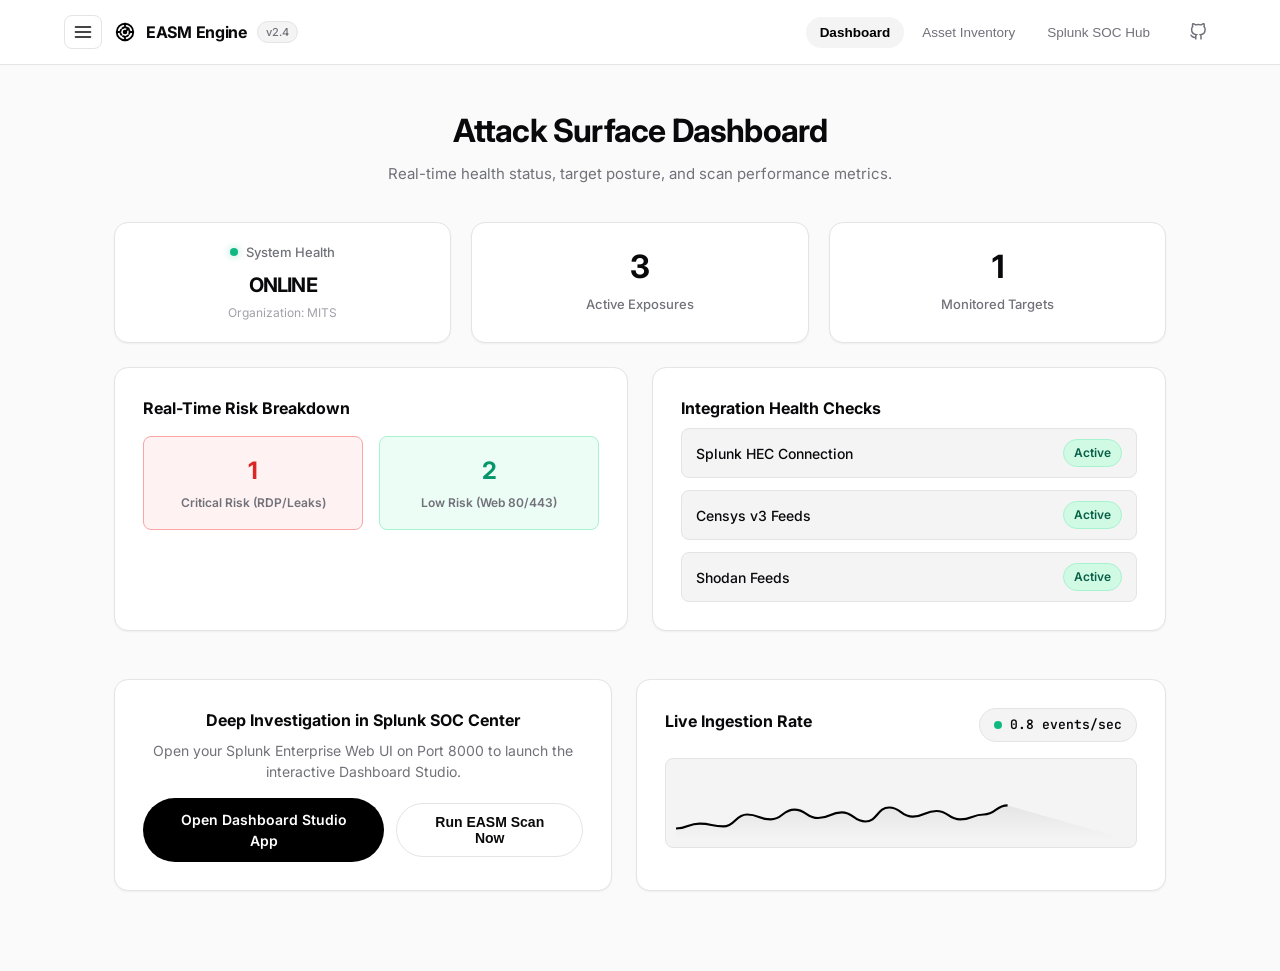
==== public/index.html @ cf7aab4d "feat(security): implement min 8-char IAM password policy, UI switch toggle, 3-key break-glass recove" ====
<!DOCTYPE html>
<html lang="en">
<head>
    <meta charset="UTF-8">
    <meta name="viewport" content="width=device-width, initial-scale=1.0">
    <title>EASM - External Exposure Monitor</title>
    <link rel="icon" type="image/svg+xml" href="favicon.svg">
    <link rel="stylesheet" href="style.css">
    <link rel="preconnect" href="https://fonts.googleapis.com">
    <link rel="preconnect" href="https://fonts.gstatic.com" crossorigin>
    <link href="https://fonts.googleapis.com/css2?family=Inter:wght@400;500;600;700&family=JetBrains+Mono:wght@400;500&display=swap" rel="stylesheet">
</head>
<body>
    <!-- Header Navigation -->
    <header class="navbar">
        <div class="nav-container">
            <!-- Left: Hamburger Button & Brand -->
            <div class="nav-left">
                <button id="btn-hamburger" class="hamburger-btn" title="Open Navigation Menu">
                    <svg viewBox="0 0 24 24" fill="none" stroke="currentColor" stroke-width="2" stroke-linecap="round" stroke-linejoin="round">
                        <line x1="3" y1="12" x2="21" y2="12"></line>
                        <line x1="3" y1="6" x2="21" y2="6"></line>
                        <line x1="3" y1="18" x2="21" y2="18"></line>
                    </svg>
                </button>
                <div class="nav-brand" onclick="switchTab('tab-dashboard')">
                    <svg class="brand-icon" viewBox="0 0 24 24" fill="none" stroke="currentColor" stroke-width="2" stroke-linecap="round" stroke-linejoin="round">
                        <circle cx="12" cy="12" r="9"/>
                        <circle cx="12" cy="12" r="5" stroke-dasharray="2 2"/>
                        <circle cx="12" cy="12" r="1.5" fill="currentColor"/>
                        <path d="M12 3v3M12 18v3M3 12h3M18 12h3"/>
                        <path d="m12 12 4-4"/>
                    </svg>
                    <span class="brand-title">EASM Engine</span>
                    <span class="brand-badge">v2.4</span>
                </div>
            </div>

            <!-- Right Side Alignment Group (Nav Links + Profile + GitHub) -->
            <div class="nav-right-group">
                <nav class="nav-menu">
                    <button class="nav-link active" data-tab="tab-dashboard">Dashboard</button>
                    <button class="nav-link" data-tab="tab-assets">Asset Inventory</button>
                    <button class="nav-link" data-tab="tab-splunk">Splunk SOC Hub</button>
                </nav>

                <div class="nav-actions">
                    <div id="user-badge-container" class="profile-dropdown-container" style="display:none;">
                        <button id="btn-profile-dropdown" class="profile-pill-btn">
                            <span id="user-display-name" class="user-name-tag">admin (ROOT ADMIN)</span>
                            <svg class="chevron-icon" viewBox="0 0 24 24" fill="none" stroke="currentColor" stroke-width="2">
                                <polyline points="6 9 12 15 18 9"></polyline>
                            </svg>
                        </button>
                        <div id="profile-dropdown-menu" class="profile-dropdown-menu hidden">
                            <div class="dropdown-header">
                                <div id="dropdown-user-name" class="dropdown-username">admin</div>
                                <div id="dropdown-user-role" class="dropdown-role-badge">ROOT ADMIN</div>
                            </div>
                            <div class="dropdown-divider"></div>
                            <button class="dropdown-item" id="dropdown-item-iam" onclick="switchTab('tab-iam'); closeProfileDropdown();">
                                <svg viewBox="0 0 24 24" fill="none" stroke="currentColor" stroke-width="2"><path d="M17 21v-2a4 4 0 0 0-4-4H5a4 4 0 0 0-4 4v2"/><circle cx="9" cy="7" r="4"/><path d="M23 21v-2a4 4 0 0 0-3-3.87"/><path d="M16 3.13a4 4 0 0 1 0 7.75"/></svg>
                                IAM Users
                            </button>
                            <button class="dropdown-item" onclick="switchTab('tab-config'); closeProfileDropdown();">
                                <svg viewBox="0 0 24 24" fill="none" stroke="currentColor" stroke-width="2"><circle cx="12" cy="12" r="3"/><path d="M19.4 15a1.65 1.65 0 0 0 .33 1.82l.06.06a2 2 0 0 1 0 2.83 2 2 0 0 1-2.83 0l-.06-.06a1.65 1.65 0 0 0-1.82-.33 1.65 1.65 0 0 0-1 1.51V21a2 2 0 0 1-2 2 2 2 0 0 1-2-2v-.09A1.65 1.65 0 0 0 9 19.4a1.65 1.65 0 0 0-1.82.33l-.06.06a2 2 0 0 1-2.83 0 2 2 0 0 1 0-2.83l.06-.06a1.65 1.65 0 0 0 .33-1.82 1.65 1.65 0 0 0-1.51-1H3a2 2 0 0 1-2-2 2 2 0 0 1 2-2h.09A1.65 1.65 0 0 0 4.6 9a1.65 1.65 0 0 0-.33-1.82l-.06-.06a2 2 0 0 1 0-2.83 2 2 0 0 1 2.83 0l.06.06a1.65 1.65 0 0 0 1.82.33H9a1.65 1.65 0 0 0 1-1.51V3a2 2 0 0 1 2-2 2 2 0 0 1 2 2v.09a1.65 1.65 0 0 0 1 1.51 1.65 1.65 0 0 0 1.82-.33l.06-.06a2 2 0 0 1 2.83 0 2 2 0 0 1 0 2.83l-.06.06a1.65 1.65 0 0 0-.33 1.82V9a1.65 1.65 0 0 0 1.51 1H21a2 2 0 0 1 2 2 2 2 0 0 1-2 2h-.09a1.65 1.65 0 0 0-1.51 1z"/></svg>
                                Settings
                            </button>
                            <div class="dropdown-divider"></div>
                            <button class="dropdown-item danger" id="btn-user-logout">
                                <svg viewBox="0 0 24 24" fill="none" stroke="currentColor" stroke-width="2"><path d="M9 21H5a2 2 0 0 1-2-2V5a2 2 0 0 1 2-2h4"/><polyline points="16 17 21 12 16 7"/><line x1="21" y1="12" x2="9" y2="12"/></svg>
                                Logout
                            </button>
                        </div>
                    </div>
                    <a href="https://github.com/venkatvellapalem/External-Exposure-Monitor" target="_blank" class="nav-btn-icon" title="View Source on GitHub">
                        <svg viewBox="0 0 24 24" fill="none" stroke="currentColor" stroke-width="2">
                            <path d="M9 19c-5 1.5-5-2.5-7-3m14 6v-3.87a3.37 3.37 0 0 0-.94-2.61c3.14-.35 6.44-1.54 6.44-7A5.44 5.44 0 0 0 20 4.77 5.07 5.07 0 0 0 19.91 1S18.73.65 16 2.48a13.38 13.38 0 0 0-7 0C6.27.65 5.09 1 5.09 1A5.07 5.07 0 0 0 5 4.77a5.44 5.44 0 0 0-1.5 3.78c0 5.42 3.3 6.61 6.44 7A3.37 3.37 0 0 0 9 18.13V22"/>
                        </svg>
                    </a>
                </div>
            </div>
        </div>
    </header>

    <!-- Sidebar Drawer Navigation Overlay -->
    <div id="sidebar-drawer-overlay" class="drawer-overlay hidden">
        <div class="drawer-panel">
            <div class="drawer-header">
                <div class="drawer-brand">
                    <span class="brand-title">Navigation Menu</span>
                </div>
                <button id="btn-close-drawer" class="drawer-close-btn">&times;</button>
            </div>
            <div class="drawer-nav-list">
                <button class="drawer-item" data-tab="tab-dashboard">
                    <svg viewBox="0 0 24 24" fill="none" stroke="currentColor" stroke-width="2"><rect x="3" y="3" width="7" height="7"/><rect x="14" y="3" width="7" height="7"/><rect x="14" y="14" width="7" height="7"/><rect x="3" y="14" width="7" height="7"/></svg>
                    Dashboard
                </button>
                <button class="drawer-item" data-tab="tab-assets">
                    <svg viewBox="0 0 24 24" fill="none" stroke="currentColor" stroke-width="2"><path d="M21 16V8a2 2 0 0 0-1-1.73l-7-4a2 2 0 0 0-2 0l-7 4A2 2 0 0 0 3 8v8a2 2 0 0 0 1 1.73l7 4a2 2 0 0 0 2 0l7-4A2 2 0 0 0 21 16z"/></svg>
                    Asset Inventory
                </button>
                <button class="drawer-item" data-tab="tab-splunk">
                    <svg viewBox="0 0 24 24" fill="none" stroke="currentColor" stroke-width="2"><circle cx="12" cy="12" r="10"/><path d="M12 2a14.5 14.5 0 0 0 0 20 14.5 14.5 0 0 0 0-20"/><path d="M2 12h20"/></svg>
                    Splunk SOC Hub
                </button>
                <button class="drawer-item" data-tab="tab-scanner">
                    <svg viewBox="0 0 24 24" fill="none" stroke="currentColor" stroke-width="2"><polygon points="13 2 3 14 12 14 11 22 21 10 12 10 13 2"/></svg>
                    Scan Controller
                </button>
                <button class="drawer-item" data-tab="tab-download">
                    <svg viewBox="0 0 24 24" fill="none" stroke="currentColor" stroke-width="2"><path d="M21 15v4a2 2 0 0 1-2 2H5a2 2 0 0 1-2-2v-4"/><polyline points="7 10 12 15 17 10"/><line x1="12" y1="15" x2="12" y2="3"/></svg>
                    Download & Installation
                </button>
                <button class="drawer-item" data-tab="tab-about">
                    <svg viewBox="0 0 24 24" fill="none" stroke="currentColor" stroke-width="2"><circle cx="12" cy="12" r="10"/><line x1="12" y1="16" x2="12" y2="12"/><line x1="12" y1="8" x2="12.01" y2="8"/></svg>
                    Architecture & About
                </button>
                <button class="drawer-item" data-tab="tab-config">
                    <svg viewBox="0 0 24 24" fill="none" stroke="currentColor" stroke-width="2"><circle cx="12" cy="12" r="3"/><path d="M19.4 15a1.65 1.65 0 0 0 .33 1.82l.06.06a2 2 0 0 1 0 2.83 2 2 0 0 1-2.83 0l-.06-.06a1.65 1.65 0 0 0-1.82-.33 1.65 1.65 0 0 0-1 1.51V21a2 2 0 0 1-2 2 2 2 0 0 1-2-2v-.09A1.65 1.65 0 0 0 9 19.4a1.65 1.65 0 0 0-1.82.33l-.06.06a2 2 0 0 1-2.83 0 2 2 0 0 1 0-2.83l.06-.06a1.65 1.65 0 0 0 .33-1.82 1.65 1.65 0 0 0-1.51-1H3a2 2 0 0 1-2-2 2 2 0 0 1 2-2h.09A1.65 1.65 0 0 0 4.6 9a1.65 1.65 0 0 0-.33-1.82l-.06-.06a2 2 0 0 1 0-2.83 2 2 0 0 1 2.83 0l.06.06a1.65 1.65 0 0 0 1.82.33H9a1.65 1.65 0 0 0 1-1.51V3a2 2 0 0 1 2-2 2 2 0 0 1 2 2v.09a1.65 1.65 0 0 0 1 1.51 1.65 1.65 0 0 0 1.82-.33l.06-.06a2 2 0 0 1 2.83 0 2 2 0 0 1 0 2.83l-.06.06a1.65 1.65 0 0 0-.33 1.82V9a1.65 1.65 0 0 0 1.51 1H21a2 2 0 0 1 2 2 2 2 0 0 1-2 2h-.09a1.65 1.65 0 0 0-1.51 1z"/></svg>
                    Settings
                </button>
                <button class="drawer-item" data-tab="tab-iam" id="drawer-link-iam">
                    <svg viewBox="0 0 24 24" fill="none" stroke="currentColor" stroke-width="2"><path d="M17 21v-2a4 4 0 0 0-4-4H5a4 4 0 0 0-4 4v2"/><circle cx="9" cy="7" r="4"/><path d="M23 21v-2a4 4 0 0 0-3-3.87"/><path d="M16 3.13a4 4 0 0 1 0 7.75"/></svg>
                    IAM Users
                </button>
            </div>
        </div>
    </div>

    <main class="main-layout">
        <!-- Toast Notification Container -->
        <div id="toast-container" class="toast-container"></div>

        <!-- TAB 1: OPERATIONAL DASHBOARD (/dashboard) -->
        <section id="tab-dashboard" class="tab-content active">
            <div class="hero-header">
                <h1 class="hero-title">Attack Surface Dashboard</h1>
                <p class="hero-subtitle">Real-time health status, target posture, and scan performance metrics.</p>
            </div>

            <!-- ROW 1: Health Status & Metric Cards -->
            <div class="grid-3 margin-bottom">
                <div class="metric-box status-card">
                    <div class="status-indicator-box">
                        <div class="status-dot green"></div>
                        <span class="metric-label">System Health</span>
                    </div>
                    <span class="metric-value small" id="dash-sys-status">ONLINE</span>
                    <span class="metric-subtext" id="dash-org-name">Organization: MITS</span>
                </div>

                <div class="metric-box">
                    <span class="metric-value" id="dash-total-open">3</span>
                    <span class="metric-label">Active Exposures</span>
                </div>

                <div class="metric-box">
                    <span class="metric-value" id="dash-monitored-targets">1</span>
                    <span class="metric-label">Monitored Targets</span>
                </div>
            </div>

            <!-- ROW 2: Risk Distribution & Health Check Grid -->
            <div class="grid-2 margin-bottom">
                <div class="card">
                    <h3 class="info-card-title">Real-Time Risk Breakdown</h3>
                    <div class="risk-badge-grid">
                        <div class="risk-badge-card critical">
                            <span class="risk-count" id="dash-crit-count">1</span>
                            <span class="risk-title">Critical Risk (RDP/Leaks)</span>
                        </div>
                        <div class="risk-badge-card low">
                            <span class="risk-count" id="dash-low-count">2</span>
                            <span class="risk-title">Low Risk (Web 80/443)</span>
                        </div>
                    </div>
                </div>

                <div class="card">
                    <h3 class="info-card-title">Integration Health Checks</h3>
                    <ul class="health-list-badges">
                        <li class="health-badge-item">
                            <span>Splunk HEC Connection</span>
                            <span class="badge-status green" id="badge-hec">Active</span>
                        </li>
                        <li class="health-badge-item">
                            <span>Censys v3 Feeds</span>
                            <span class="badge-status green" id="badge-censys">Active</span>
                        </li>
                        <li class="health-badge-item">
                            <span>Shodan Feeds</span>
                            <span class="badge-status green" id="badge-shodan">Active</span>
                        </li>
                    </ul>
                </div>
            </div>

            <!-- ROW 3: Symmetrical Action & Live Ingestion Cards -->
            <div class="grid-2 margin-bottom">
                <div class="card text-center">
                    <h3 class="info-card-title">Deep Investigation in Splunk SOC Center</h3>
                    <p class="info-card-desc">Open your Splunk Enterprise Web UI on Port 8000 to launch the interactive Dashboard Studio.</p>
                    <div class="action-footer justify-center">
                        <a href="http://13.205.90.142:8000/en-GB/app/search/external_attack_surface_monitor" id="dash-btn-splunk-8000" target="_blank" class="pill-btn primary">Open Dashboard Studio App</a>
                        <button class="pill-btn secondary" onclick="switchTab('tab-scanner')">Run EASM Scan Now</button>
                    </div>
                </div>

                <div class="card">
                    <div class="card-header-flex">
                        <h3 class="info-card-title">Live Ingestion Rate</h3>
                        <div class="pulse-badge">
                            <span class="pulse-dot"></span>
                            <span id="ingest-rate-live">0.8 events/sec</span>
                        </div>
                    </div>
                    <div class="chart-container">
                        <canvas id="ingestion-canvas" width="450" height="70"></canvas>
                    </div>
                </div>
            </div>
        </section>

        <!-- TAB 2: DEDICATED DOWNLOAD PAGE (/download) -->
        <section id="tab-download" class="tab-content">
            <div class="hero-header">
                <h1 class="hero-title">Download & Installation Center</h1>
                <p class="hero-subtitle">Install the lightweight EASM collector on your server or deployment pipeline.</p>
            </div>

            <div class="card install-card full-width">
                <div class="card-header text-left">
                    <h2 class="card-title">One-Click Terminal Installation</h2>
                    <p class="card-desc">Execute the single installer command in your server console to set up dependencies, environment tokens, and scheduled cron execution.</p>
                </div>
                
                <div class="install-platform-tabs">
                    <button class="platform-tab active" data-platform="win">Windows PowerShell</button>
                    <button class="platform-tab" data-platform="mac">macOS Terminal</button>
                    <button class="platform-tab" data-platform="nix">Linux Server (Ubuntu/RHEL)</button>
                </div>

                <div class="code-box">
                    <code id="install-command">irm https://raw.githubusercontent.com/venkatvellapalem/External-Exposure-Monitor/main/install.ps1 | iex</code>
                    <button class="copy-btn" id="btn-copy-install" title="Copy command">
                        <svg viewBox="0 0 24 24" fill="none" stroke="currentColor" stroke-width="2">
                            <rect x="9" y="9" width="13" height="13" rx="2" ry="2"/>
                            <path d="M5 15H4a2 2 0 0 1-2-2V4a2 2 0 0 1 2-2h9a2 2 0 0 1 2 2v1"/>
                        </svg>
                    </button>
                </div>
                <div class="install-footnote" id="install-footnote">Copy and run this command in PowerShell</div>

                <div class="download-options-grid">
                    <div class="download-option-box">
                        <h4>Manual Source Archive</h4>
                        <p>Download full source code ZIP archive for offline air-gapped environments.</p>
                        <a href="https://github.com/venkatvellapalem/External-Exposure-Monitor/archive/refs/heads/main.zip" class="pill-btn secondary small">Download ZIP Archive</a>
                    </div>
                    <div class="download-option-box">
                        <h4>GitHub Clone URL</h4>
                        <p>Clone directly using Git CLI for automated CI/CD deployment pipelines.</p>
                        <div class="code-box small-code">
                            <code>git clone https://github.com/venkatvellapalem/External-Exposure-Monitor.git</code>
                        </div>
                    </div>
                </div>
            </div>
        </section>

        <!-- TAB 3: DEDICATED ARCHITECTURE & ABOUT PAGE (/about) -->
        <section id="tab-about" class="tab-content">
            <div class="hero-header">
                <h1 class="hero-title">Decoupled Attack Surface Architecture</h1>
                <p class="hero-subtitle">Learn how EASM monitors threat exposure with zero target traffic overhead.</p>
            </div>

            <div class="card">
                <h2 class="card-title">Core Principles & Design Pillars</h2>
                
                <div class="architecture-flow-grid">
                    <div class="arch-card">
                        <div class="arch-number">01</div>
                        <h3>Passive Reconnaissance</h3>
                        <p>Queries Shodan InternetDB & Censys Platform v3 API host lookups silently without sending a single probe packet to target servers.</p>
                    </div>

                    <div class="arch-card">
                        <div class="arch-number">02</div>
                        <h3>Surgical Active Verification</h3>
                        <p>Performs targeted, non-intrusive 2.5-second Python TCP handshakes only on candidate exposed ports to eliminate false positives.</p>
                    </div>

                    <div class="arch-card">
                        <div class="arch-number">03</div>
                        <h3>Sensitive File Leak Audit</h3>
                        <p>Audits open web services (80/443) for exposed configuration files (<code>/.env</code>, <code>/.git/HEAD</code>) using host header routing.</p>
                    </div>

                    <div class="arch-card">
                        <div class="arch-number">04</div>
                        <h3>Stateful Reconciliation</h3>
                        <p>Tracks port state lifecycles in local baseline memory, automatically sending <code>status="closed"</code> alerts to Splunk when risks are fixed.</p>
                    </div>
                </div>
            </div>
        </section>

        <!-- TAB 4: SCAN CONTROLLER (/scanner) -->
        <section id="tab-scanner" class="tab-content">
            <div class="section-header">
                <h2>Scan Controller & Execution Engine</h2>
                <p>Trigger an on-demand external attack surface scan across registered assets.</p>
            </div>

            <div class="card">
                <div class="scanner-actions">
                    <button class="pill-btn primary" id="btn-run-scan">
                        <svg class="btn-icon" viewBox="0 0 24 24" fill="none" stroke="currentColor" stroke-width="2">
                            <polygon points="5 3 19 12 5 21 5 3"/>
                        </svg>
                        Run EASM Scan Now
                    </button>
                    <span class="scan-status-text" id="scan-status-indicator">Ready to scan</span>
                </div>

                <div class="terminal-box">
                    <div class="terminal-bar">
                        <span class="terminal-title">Execution Output Log</span>
                        <button class="terminal-clear" id="btn-clear-log">Clear</button>
                    </div>
                    <pre class="terminal-content" id="scan-log-output">=== EASM Collector Console Output ===
Waiting for scan trigger...</pre>
                </div>
            </div>
        </section>

        <!-- TAB 5: ASSET INVENTORY (/assets) -->
        <section id="tab-assets" class="tab-content">
            <div class="section-header">
                <h2>Asset Inventory Management</h2>
                <p>Manage monitored IP addresses, CIDR ranges, and Domain targets.</p>
            </div>

            <div class="card">
                <form id="form-add-asset" class="asset-form">
                    <div class="form-group">
                        <label>Target Type</label>
                        <select id="asset-type" class="form-input">
                            <option value="ip">Single IP (e.g. 203.0.113.195)</option>
                            <option value="cidr">CIDR Range (e.g. 192.168.1.0/24)</option>
                            <option value="domain">Domain Name (e.g. example.com)</option>
                        </select>
                    </div>
                    <div class="form-group">
                        <label>Target Value</label>
                        <input type="text" id="asset-value" class="form-input" placeholder="203.0.113.195" required>
                    </div>
                    <div class="form-group">
                        <label>Associated Domain (Optional)</label>
                        <input type="text" id="asset-domain" class="form-input" placeholder="example.com">
                    </div>
                    <div class="form-group form-submit">
                        <button type="submit" class="pill-btn primary">Add Asset Target</button>
                    </div>
                </form>
            </div>

            <div class="card">
                <h3 class="card-subtitle">Configured Target Assets</h3>
                <div class="table-container">
                    <table class="data-table">
                        <thead>
                            <tr>
                                <th>Type</th>
                                <th>Target Value</th>
                                <th>Associated Domain</th>
                                <th>Action</th>
                            </tr>
                        </thead>
                        <tbody id="assets-table-body">
                            <tr>
                                <td colspan="4" class="text-muted">Loading inventory...</td>
                            </tr>
                        </tbody>
                    </table>
                </div>
            </div>

            <!-- DANGER ZONE: Asset Inventory Reset -->
            <div class="card danger-card margin-bottom">
                <div class="card-header-flex">
                    <div>
                        <h3 class="info-card-title danger-text">Danger Zone: Reset Asset Inventory</h3>
                        <p class="info-card-desc">Permanently wipe all registered asset targets and reset exposure dashboard baseline metrics.</p>
                    </div>
                    <button class="pill-btn danger" id="btn-reset-inventory">Reset Asset Inventory</button>
                </div>
            </div>
        </section>

        <!-- TAB 6: SETTINGS & CONFIGURATION (/config) -->
        <section id="tab-config" class="tab-content">
            <div class="section-header">
                <h2>System Settings & Credentials</h2>
                <p>Configure Splunk HEC integration, Censys API token, and connection timeouts.</p>
            </div>

            <div class="card">
                <form id="form-config" class="config-form">
                    <div class="form-row">
                        <div class="form-group half">
                            <label>Organization Name</label>
                            <input type="text" id="cfg-org-name" class="form-input" placeholder="MITS" required>
                        </div>
                        <div class="form-group half">
                            <label>Scan Connection Timeout (Seconds)</label>
                            <input type="number" step="0.5" id="cfg-scan-timeout" class="form-input" value="2.5" required>
                        </div>
                    </div>
                    <div class="form-row">
                        <div class="form-group full">
                            <label>Splunk HEC URL (Port 8088 Endpoint)</label>
                            <input type="url" id="cfg-splunk-url" class="form-input" placeholder="https://13.205.90.142:8088/services/collector/event" required>
                        </div>
                    </div>
                    <div class="form-row">
                        <div class="form-group half">
                            <label>Splunk HEC Token</label>
                            <input type="password" id="cfg-splunk-token" class="form-input" placeholder="••••••••••••••••">
                        </div>
                        <div class="form-group half">
                            <label>Censys Personal Access Token (PAT)</label>
                            <input type="password" id="cfg-censys-token" class="form-input" placeholder="••••••••••••••••">
                        </div>
                    </div>

                    <div class="form-actions">
                        <button type="button" class="pill-btn secondary" id="btn-test-hec">Test HEC Connection</button>
                        <button type="submit" class="pill-btn primary">Save Configuration</button>
                    </div>
                </form>
            </div>

            <!-- DANGER ZONE: Reset Settings & Credentials -->
            <div class="card danger-card margin-bottom">
                <div class="card-header-flex">
                    <div>
                        <h3 class="info-card-title danger-text">Danger Zone: Reset Settings & Credentials</h3>
                        <p class="info-card-desc">Permanently reset Splunk URLs, HEC tokens, Censys API tokens, and scan timeouts to defaults.</p>
                    </div>
                    <button class="pill-btn danger" id="btn-reset-config">Reset Settings & Credentials</button>
                </div>
            </div>
        </section>

        <!-- TAB 7: SPLUNK SOC HUB (/splunk) -->
        <section id="tab-splunk" class="tab-content">
            <div class="section-header">
                <h2>Splunk SOC Command Center Hub</h2>
                <p>Launch Splunk Web on Port 8000 to interact with your live Dashboard Studio.</p>
            </div>

            <div class="grid-2">
                <div class="card">
                    <h3 class="info-card-title">Dashboard Studio App</h3>
                    <p class="info-card-desc">Access your custom Splunk Dashboard Studio instance directly on port 8000.</p>
                    <div class="action-footer">
                        <a href="http://13.205.90.142:8000/en-GB/app/search/external_attack_surface_monitor" id="link-splunk-8000" target="_blank" class="pill-btn primary">Open Dashboard Studio App</a>
                    </div>
                </div>

                    <h3 class="info-card-title">Dashboard Studio Code</h3>
                    <p class="info-card-desc">Download or copy the latest Dashboard Studio JSON code with drilldowns and series color mappings.</p>
                    <div class="action-footer">
                        <a href="/context/easm_dashboard_studio.json" download="easm_dashboard_studio.json" class="pill-btn secondary">Download Dashboard JSON</a>
                    </div>
                </div>
                <button class="drawer-item" data-tab="tab-iam" id="drawer-link-iam">
                    <svg viewBox="0 0 24 24" fill="none" stroke="currentColor" stroke-width="2"><path d="M17 21v-2a4 4 0 0 0-4-4H5a4 4 0 0 0-4 4v2"/><circle cx="9" cy="7" r="4"/><path d="M23 21v-2a4 4 0 0 0-3-3.87"/><path d="M16 3.13a4 4 0 0 1 0 7.75"/></svg>
                    IAM Users
                </button>
                <button class="drawer-item" data-tab="tab-logs" id="drawer-link-logs">
                    <svg viewBox="0 0 24 24" fill="none" stroke="currentColor" stroke-width="2"><path d="M14 2H6a2 2 0 0 0-2 2v16a2 2 0 0 0 2 2h12a2 2 0 0 0 2-2V8z"/><polyline points="14 2 14 8 20 8"/><line x1="16" y1="13" x2="8" y2="13"/><line x1="16" y1="17" x2="8" y2="17"/><polyline points="10 9 9 9 8 9"/></svg>
                    Audit Logs
                </button>
            </div>
        </div>
    </div>

    <main class="main-layout">
        <!-- Toast Notification Container -->
        <div id="toast-container" class="toast-container"></div>
        
        <!-- TAB 8: IDENTITY & ACCESS MANAGEMENT (/iam) -->
        <section id="tab-iam" class="tab-content">
            <div class="section-header">
                <h2>Identity & Access Management (IAM)</h2>
                <p>Manage user accounts, assign RBAC roles (Root Admin, SOC Analyst, Auditor), and monitor TOTP MFA enforcement.</p>
            </div>

            <div class="card">
                <h3 class="card-subtitle">Create New User Account</h3>
                <form id="form-create-user" class="config-form">
                    <div class="form-row">
                        <div class="form-group half">
                            <label>Username</label>
                            <input type="text" id="iam-new-username" class="form-input" placeholder="" required autocomplete="off">
                        </div>
                        <div class="form-group half">
                            <label>Role Assignment</label>
                            <select id="iam-new-role" class="form-input">
                                <option value="soc_analyst">SOC Analyst (Operational Access)</option>
                                <option value="read_only_auditor">Read-Only Auditor (View Reports)</option>
                                <option value="root_admin">Root Admin (Full System Control)</option>
                            </select>
                        </div>
                    </div>

                    <div class="form-row">
                        <div class="form-group half">
                            <label>New User Initial Password (Min 8 Chars, 1 Letter, 1 Number, 1 Special Char)</label>
                            <div class="password-input-wrapper">
                                <input type="password" id="iam-new-password" class="form-input" placeholder="" required autocomplete="new-password">
                                <button type="button" class="btn-toggle-pass" data-target="iam-new-password" title="Toggle Password Visibility">
                                    <svg class="eye-icon" viewBox="0 0 24 24" fill="none" stroke="currentColor" stroke-width="2">
                                        <path d="M1 12s4-8 11-8 11 8 11 8-4 8-11 8-11-8-11-8z"/>
                                        <circle cx="12" cy="12" r="3"/>
                                    </svg>
                                </button>
                            </div>
                        </div>
                        <div class="form-group half">
                            <label>Confirm Initial Password</label>
                            <div class="password-input-wrapper">
                                <input type="password" id="iam-confirm-password" class="form-input" placeholder="" required autocomplete="new-password">
                                <button type="button" class="btn-toggle-pass" data-target="iam-confirm-password" title="Toggle Password Visibility">
                                    <svg class="eye-icon" viewBox="0 0 24 24" fill="none" stroke="currentColor" stroke-width="2">
                                        <path d="M1 12s4-8 11-8 11 8 11 8-4 8-11 8-11-8-11-8z"/>
                                        <circle cx="12" cy="12" r="3"/>
                                    </svg>
                                </button>
                            </div>
                            <span id="iam-pass-match-error" class="input-error-text red hidden">Passwords do not match</span>
                        </div>
                    </div>

                    <div class="form-row">
                        <div class="form-group full">
                            <label class="switch-container">
                                <span class="ui-switch">
                                    <input type="checkbox" id="iam-force-reset" checked>
                                    <span class="slider"></span>
                                </span>
                                <span class="switch-label">Require user to change password on first login (Enforces 16+ char complexity policy)</span>
                            </label>
                        </div>
                    </div>

                    <div class="form-row">
                        <div class="form-group full">
                            <label>Current Admin Password (Required to Authorize Creation)</label>
                            <div class="password-input-wrapper">
                                <input type="password" id="iam-admin-password" class="form-input" placeholder="" required autocomplete="current-password">
                                <button type="button" class="btn-toggle-pass" data-target="iam-admin-password" title="Toggle Password Visibility">
                                    <svg class="eye-icon" viewBox="0 0 24 24" fill="none" stroke="currentColor" stroke-width="2">
                                        <path d="M1 12s4-8 11-8 11 8 11 8-4 8-11 8-11-8-11-8z"/>
                                        <circle cx="12" cy="12" r="3"/>
                                    </svg>
                                </button>
                            </div>
                        </div>
                    </div>

                    <div class="form-actions">
                        <button type="submit" class="pill-btn primary" id="btn-submit-create-iam">Create IAM Account</button>
                    </div>
                </form>
            </div>

            <!-- Master Emergency Break-Glass Recovery Kit Card -->
            <div class="card">
                <div class="card-header-flex">
                    <div>
                        <h3 class="card-subtitle">Master Emergency Break-Glass Recovery Kit (3 Offline Keys)</h3>
                        <p class="info-card-desc">Store these 3 single-use break-glass keys offline in a secure password vault. If admin credentials are lost or locked out, any key can recover full Root Admin access. Each key burns automatically after single use.</p>
                    </div>
                    <button class="pill-btn secondary small" id="btn-copy-all-keys">Copy All 3 Keys</button>
                </div>
                <div id="iam-display-recovery-keys-container" style="display:flex; flex-direction:column; gap:10px; margin-top:14px;">
                    <div class="code-box"><code>EASM-RECOVER-LOADING...</code></div>
                </div>
            </div>

            <div class="card">
                <h3 class="card-subtitle">Active IAM User Directory</h3>
                <div class="table-container">
                    <table class="data-table">
                        <thead>
                            <tr>
                                <th>Username</th>
                                <th>RBAC Role</th>
                                <th>TOTP MFA</th>
                                <th>Password Policy</th>
                                <th>Actions</th>
                            </tr>
                        </thead>
                        <tbody id="iam-users-table-body">
                            <tr>
                                <td colspan="5" class="text-muted">Loading IAM directory...</td>
                            </tr>
                        </tbody>
                    </table>
                </div>
            </div>
        </section>

        <!-- TAB 9: MASTER AUDIT LOG MONITOR (/logs) -->
        <section id="tab-logs" class="tab-content">
            <div class="section-header">
                <h2>Master Security Audit Trail Monitor</h2>
                <p>Real-time audit log monitor tracking all IAM management, user authentication, asset changes, and system activities.</p>
            </div>

            <div class="card">
                <div class="card-header-flex margin-bottom">
                    <div style="display:flex; gap:14px; align-items:center;">
                        <select id="logs-category-filter" class="form-input" style="width:180px;">
                            <option value="ALL">All Categories</option>
                            <option value="IAM">IAM Management</option>
                            <option value="AUTH">Authentication & MFA</option>
                            <option value="SECURITY">Security & Recovery</option>
                            <option value="ASSETS">Asset Inventory</option>
                            <option value="SCANS">Scan Execution</option>
                        </select>
                        <select id="logs-user-filter" class="form-input" style="width:160px;">
                            <option value="ALL">All Users</option>
                        </select>
                    </div>
                    <button class="pill-btn secondary small" id="btn-refresh-logs">Refresh Logs</button>
                </div>

                <div class="table-container">
                    <table class="data-table">
                        <thead>
                            <tr>
                                <th>Timestamp</th>
                                <th>User</th>
                                <th>Role</th>
                                <th>Event Action</th>
                                <th>Details</th>
                                <th>Severity</th>
                            </tr>
                        </thead>
                        <tbody id="logs-table-body">
                            <tr>
                                <td colspan="6" class="text-muted">Loading audit log stream...</td>
                            </tr>
                        </tbody>
                    </table>
                </div>
            </div>
        </section>

        <!-- In-Page Red Confirmation Modal for Reset Asset Inventory -->
        <div id="reset-modal" class="modal-overlay hidden">
            <div class="modal-card danger-modal">
                <h3 class="modal-title danger-text">Reset Target Asset Inventory</h3>
                <p class="modal-desc">Are you sure you want to permanently wipe all registered assets and reset exposure dashboard baseline metrics?</p>
                <div class="form-group margin-bottom">
                    <label>To proceed, type exactly: <strong>delete my asset inventory</strong></label>
                    <input type="text" id="reset-confirm-input" class="form-input" placeholder="" autocomplete="off">
                </div>
                <div class="modal-actions">
                    <button type="button" class="pill-btn secondary" id="btn-cancel-reset">Cancel</button>
                    <button type="button" class="pill-btn danger" id="btn-confirm-reset">Confirm & Reset Inventory</button>
                </div>
            </div>
        </div>

        <!-- In-Page Red Confirmation Modal for Reset Settings & Credentials -->
        <div id="config-reset-modal" class="modal-overlay hidden">
            <div class="modal-card danger-modal">
                <h3 class="modal-title danger-text">Reset System Settings & Credentials</h3>
                <p class="modal-desc">Are you sure you want to reset all Splunk URLs, HEC tokens, Censys API tokens, and scan timeouts to defaults?</p>
                <div class="form-group margin-bottom">
                    <label>To proceed, type exactly: <strong>reset my settings</strong></label>
                    <input type="text" id="config-reset-confirm-input" class="form-input" placeholder="" autocomplete="off">
                </div>
                <div class="modal-actions">
                    <button type="button" class="pill-btn secondary" id="btn-cancel-config-reset">Cancel</button>
                    <button type="button" class="pill-btn danger" id="btn-confirm-config-reset">Confirm & Reset Settings</button>
                </div>
            </div>
        </div>

        <!-- Authentication & Mandatory MFA Overlay Modal -->
        <div id="auth-modal" class="modal-overlay hidden">
            <div class="modal-card auth-modal-card">
                <!-- SCREEN 1: Step 1 Username/Password Login -->
                <div id="auth-screen-login" class="auth-screen">
                    <h3 class="modal-title">EASM Authentication</h3>
                    <p class="modal-desc">Enter your credentials to authenticate into the External Exposure Engine.</p>
                    
                    <div id="auth-login-error" class="auth-error-banner hidden"></div>

                    <form id="form-auth-login">
                        <div class="form-group margin-bottom">
                            <label>Username</label>
                            <input type="text" id="auth-login-username" class="form-input" placeholder="" required autocomplete="username">
                        </div>
                        <div class="form-group margin-bottom">
                            <label>Password</label>
                            <div class="password-input-wrapper">
                                <input type="password" id="auth-login-password" class="form-input" placeholder="" required autocomplete="current-password">
                                <button type="button" class="btn-toggle-pass" data-target="auth-login-password" title="Toggle Password Visibility">
                                    <svg class="eye-icon" viewBox="0 0 24 24" fill="none" stroke="currentColor" stroke-width="2">
                                        <path d="M1 12s4-8 11-8 11 8 11 8-4 8-11 8-11-8-11-8z"/>
                                        <circle cx="12" cy="12" r="3"/>
                                    </svg>
                                </button>
                            </div>
                        </div>
                        <div class="modal-actions">
                            <button type="submit" class="pill-btn primary full-width">Sign In</button>
                        </div>
                        <div class="text-center" style="margin-top: 14px;">
                            <button type="button" id="btn-show-recovery" class="btn-link-recovery" style="background:none; border:none; color:var(--text-muted, #71717a); font-size:13px; cursor:pointer; text-decoration:underline;">Emergency Admin Recovery (Break-Glass Key)</button>
                        </div>
                    </form>
                </div>

                <!-- SCREEN 2: Mandatory TOTP MFA Verification & Setup -->
                <div id="auth-screen-mfa" class="auth-screen hidden">
                    <h3 class="modal-title">Mandatory TOTP MFA Verification</h3>
                    <p class="modal-desc">Scan the QR code with Google Authenticator or Microsoft Authenticator, then enter your 6-digit verification code.</p>
                    
                    <div id="auth-mfa-qr-container" class="qr-box text-center margin-bottom hidden">
                        <img id="auth-qr-img" src="" alt="MFA QR Code" class="qr-code-img">
                        <div class="qr-manual-key">Manual Key: <strong id="auth-mfa-secret-key"></strong></div>
                    </div>

                    <div id="auth-mfa-error" class="auth-error-banner hidden"></div>

                    <form id="form-auth-mfa">
                        <div class="form-group margin-bottom">
                            <label>6-Digit Authenticator Code</label>
                            <input type="text" id="auth-totp-code" class="form-input text-center pincode-input" placeholder="" maxlength="6" required autocomplete="one-time-code">
                        </div>
                        <div class="modal-actions">
                            <button type="submit" class="pill-btn primary full-width">Verify MFA Code</button>
                        </div>
                    </form>
                </div>

                <!-- SCREEN 3: Mandatory Password Reset Screen -->
                <div id="auth-screen-password" class="auth-screen hidden">
                    <h3 class="modal-title danger-text">Mandatory Password Update</h3>
                    <p class="modal-desc">Your account requires setting a 16+ character strong password (min 16 chars, uppercase, lowercase, number, special char).</p>
                    
                    <div id="auth-pass-error" class="auth-error-banner hidden"></div>

                    <form id="form-auth-password">
                        <div class="form-group margin-bottom">
                            <label>New Compliant Password</label>
                            <div class="password-input-wrapper">
                                <input type="password" id="auth-new-password" class="form-input" placeholder="" required autocomplete="new-password">
                                <button type="button" class="btn-toggle-pass" data-target="auth-new-password" title="Toggle Password Visibility">
                                    <svg class="eye-icon" viewBox="0 0 24 24" fill="none" stroke="currentColor" stroke-width="2">
                                        <path d="M1 12s4-8 11-8 11 8 11 8-4 8-11 8-11-8-11-8z"/>
                                        <circle cx="12" cy="12" r="3"/>
                                    </svg>
                                </button>
                            </div>
                        </div>
                        <div class="form-group margin-bottom">
                            <label>Confirm New Password</label>
                            <div class="password-input-wrapper">
                                <input type="password" id="auth-confirm-password" class="form-input" placeholder="" required autocomplete="new-password">
                                <button type="button" class="btn-toggle-pass" data-target="auth-confirm-password" title="Toggle Password Visibility">
                                    <svg class="eye-icon" viewBox="0 0 24 24" fill="none" stroke="currentColor" stroke-width="2">
                                        <path d="M1 12s4-8 11-8 11 8 11 8-4 8-11 8-11-8-11-8z"/>
                                        <circle cx="12" cy="12" r="3"/>
                                    </svg>
                                </button>
                            </div>
                        </div>
                        <div class="modal-actions">
                            <button type="submit" class="pill-btn danger full-width">Update Password & Continue</button>
                        </div>
                    </form>
                </div>

                <!-- SCREEN 4: Master Emergency Break-Glass Admin Recovery Screen -->
                <div id="auth-screen-recovery" class="auth-screen hidden">
                    <h3 class="modal-title danger-text">Emergency Admin Account Recovery</h3>
                    <p class="modal-desc">Enter your Username and 256-bit Master Emergency Recovery Key to reset your Root Admin password offline.</p>
                    
                    <div id="auth-recovery-error" class="auth-error-banner hidden"></div>

                    <form id="form-auth-recovery">
                        <div class="form-group margin-bottom">
                            <label>Admin Username</label>
                            <input type="text" id="rec-admin-username" class="form-input" value="admin" required autocomplete="username">
                        </div>
                        <div class="form-group margin-bottom">
                            <label>Master Emergency Recovery Key (EASM-RECOVER-XXXX...)</label>
                            <input type="text" id="rec-master-key" class="form-input" placeholder="EASM-RECOVER-XXXX-YYYY-ZZZZ-WWWW" required autocomplete="off">
                        </div>
                        <div class="form-group margin-bottom">
                            <label>New Strong Password (16+ Chars)</label>
                            <div class="password-input-wrapper">
                                <input type="password" id="rec-new-password" class="form-input" placeholder="" required autocomplete="new-password">
                                <button type="button" class="btn-toggle-pass" data-target="rec-new-password" title="Toggle Password Visibility">
                                    <svg class="eye-icon" viewBox="0 0 24 24" fill="none" stroke="currentColor" stroke-width="2">
                                        <path d="M1 12s4-8 11-8 11 8 11 8-4 8-11 8-11-8-11-8z"/>
                                        <circle cx="12" cy="12" r="3"/>
                                    </svg>
                                </button>
                            </div>
                        </div>
                        <div class="form-group margin-bottom">
                            <label>Confirm New Password</label>
                            <div class="password-input-wrapper">
                                <input type="password" id="rec-confirm-password" class="form-input" placeholder="" required autocomplete="new-password">
                                <button type="button" class="btn-toggle-pass" data-target="rec-confirm-password" title="Toggle Password Visibility">
                                    <svg class="eye-icon" viewBox="0 0 24 24" fill="none" stroke="currentColor" stroke-width="2">
                                        <path d="M1 12s4-8 11-8 11 8 11 8-4 8-11 8-11-8-11-8z"/>
                                        <circle cx="12" cy="12" r="3"/>
                                    </svg>
                                </button>
                            </div>
                        </div>
                        <div class="modal-actions">
                            <button type="button" class="pill-btn secondary" id="btn-cancel-recovery">Back to Sign In</button>
                            <button type="submit" class="pill-btn danger">Reset Admin Password & Recover</button>
                        </div>
                    </form>
                </div>
            </div>
        </div>
    </main>

    <footer class="footer">
        <div class="footer-container">
            <span>External Exposure Monitor (EASM) — Powered by Python & Splunk</span>
            <a href="https://github.com/venkatvellapalem/External-Exposure-Monitor" target="_blank" class="footer-link">GitHub Repository</a>
        </div>
    </footer>

    <script src="app.js"></script>
</body>
</html>
---- public/style.css ----
:root {
    --bg-main: #fafafa;
    --bg-card: #ffffff;
    --bg-alt: #f4f4f5;
    --border-color: #e4e4e7;
    --border-hover: #d4d4d8;
    --text-main: #09090b;
    --text-muted: #71717a;
    --text-subtle: #a1a1aa;
    --primary: #000000;
    --primary-hover: #27272a;
    --font-sans: 'Inter', -apple-system, BlinkMacSystemFont, 'Segoe UI', Roboto, sans-serif;
    --font-mono: 'JetBrains Mono', monospace;
    --shadow-sm: 0 1px 2px 0 rgba(0, 0, 0, 0.05);
    --shadow-md: 0 4px 6px -1px rgba(0, 0, 0, 0.05), 0 2px 4px -1px rgba(0, 0, 0, 0.03);
    --radius-pill: 9999px;
    --radius-card: 14px;
    --radius-input: 8px;
}

* {
    box-sizing: border-box;
    margin: 0;
    padding: 0;
}

body {
    font-family: var(--font-sans);
    background-color: var(--bg-main);
    color: var(--text-main);
    line-height: 1.5;
    -webkit-font-smoothing: antialiased;
    display: flex;
    flex-direction: column;
    min-height: 100vh;
}

/* Header Navbar */
.navbar {
    background-color: var(--bg-card);
    border-bottom: 1px solid var(--border-color);
    position: sticky;
    top: 0;
    z-index: 100;
}

.nav-container {
    max-width: 1200px;
    margin: 0 auto;
    padding: 0 24px;
    height: 64px;
    display: flex;
    align-items: center;
    justify-content: space-between;
    gap: 16px;
    flex-wrap: nowrap;
}

.nav-brand {
    display: flex;
    align-items: center;
    gap: 10px;
    cursor: pointer;
}

.brand-icon {
    width: 22px;
    height: 22px;
    color: var(--primary);
}

.brand-title {
    font-weight: 700;
    font-size: 16px;
    letter-spacing: -0.3px;
}

.brand-badge {
    background: var(--bg-alt);
    border: 1px solid var(--border-color);
    color: var(--text-muted);
    font-size: 11px;
    font-weight: 500;
    padding: 2px 8px;
    border-radius: var(--radius-pill);
}

.nav-menu {
    display: flex;
    align-items: center;
    gap: 4px;
    white-space: nowrap;
}

.nav-link {
    background: transparent;
    border: none;
    padding: 8px 14px;
    font-size: 13.5px;
    font-weight: 500;
    color: var(--text-muted);
    border-radius: var(--radius-pill);
    cursor: pointer;
    transition: all 0.15s ease;
    white-space: nowrap;
}

.nav-link:hover {
    color: var(--text-main);
    background: var(--bg-alt);
}

.nav-link.active {
    color: var(--primary);
    background: var(--bg-alt);
    font-weight: 600;
}

.nav-btn-icon {
    display: flex;
    align-items: center;
    justify-content: center;
    width: 36px;
    height: 36px;
    border-radius: 50%;
    color: var(--text-muted);
    transition: all 0.15s ease;
    flex-shrink: 0;
}

.nav-btn-icon:hover {
    color: var(--text-main);
    background: var(--bg-alt);
}

.nav-btn-icon svg {
    width: 18px;
    height: 18px;
}

/* Main Layout */
.main-layout {
    max-width: 1100px;
    margin: 32px auto;
    padding: 0 24px;
    flex: 1;
    width: 100%;
}

.tab-content {
    display: none;
    animation: fadeIn 0.2s ease-in-out;
}

.tab-content.active {
    display: block;
}

@keyframes fadeIn {
    from { opacity: 0; transform: translateY(4px); }
    to { opacity: 1; transform: translateY(0); }
}

/* Hero & Section Headers */
.hero-header {
    text-align: center;
    margin-bottom: 36px;
    padding-top: 10px;
}

.hero-title {
    font-size: 32px;
    font-weight: 700;
    letter-spacing: -0.8px;
    margin-bottom: 8px;
}

.hero-subtitle {
    font-size: 15px;
    color: var(--text-muted);
    max-width: 600px;
    margin: 0 auto;
}

.section-header {
    margin-bottom: 24px;
}

.section-header h2 {
    font-size: 22px;
    font-weight: 700;
    letter-spacing: -0.4px;
    margin-bottom: 4px;
}

.section-header p {
    color: var(--text-muted);
    font-size: 14px;
}

/* Cards & Containers */
.card {
    background-color: var(--bg-card);
    border: 1px solid var(--border-color);
    border-radius: var(--radius-card);
    padding: 28px;
    margin-bottom: 24px;
    box-shadow: var(--shadow-sm);
}

.install-card {
    max-width: 720px;
    margin: 0 auto 36px auto;
    text-align: center;
}

.install-card.full-width {
    max-width: 100%;
}

.card-header {
    margin-bottom: 20px;
}

.card-title {
    font-size: 20px;
    font-weight: 700;
    letter-spacing: -0.4px;
    margin-bottom: 6px;
}

.card-subtitle {
    font-size: 16px;
    font-weight: 700;
    margin-bottom: 16px;
}

.card-desc {
    color: var(--text-muted);
    font-size: 14px;
}

/* Platform Tabs */
.install-platform-tabs {
    display: inline-flex;
    background: var(--bg-alt);
    padding: 4px;
    border-radius: var(--radius-pill);
    gap: 4px;
    margin-bottom: 20px;
    border: 1px solid var(--border-color);
}

.platform-tab {
    background: transparent;
    border: none;
    padding: 6px 20px;
    font-size: 13px;
    font-weight: 600;
    color: var(--text-muted);
    border-radius: var(--radius-pill);
    cursor: pointer;
    transition: all 0.15s ease;
}

.platform-tab.active {
    background: var(--bg-card);
    color: var(--text-main);
    box-shadow: var(--shadow-sm);
}

/* Code Snippet Box */
.code-box {
    background-color: var(--bg-alt);
    border: 1px solid var(--border-color);
    border-radius: var(--radius-input);
    padding: 14px 18px;
    display: flex;
    align-items: center;
    justify-content: space-between;
    font-family: var(--font-mono);
    font-size: 13px;
    margin-bottom: 12px;
}

.code-box.small-code {
    padding: 10px 14px;
    font-size: 12px;
}

.code-box code {
    color: var(--text-main);
    overflow-x: auto;
    white-space: nowrap;
}

.copy-btn {
    background: transparent;
    border: none;
    color: var(--text-muted);
    cursor: pointer;
    padding: 4px;
    border-radius: 4px;
    display: flex;
    align-items: center;
    transition: color 0.15s ease;
}

.copy-btn:hover {
    color: var(--text-main);
}

.copy-btn svg {
    width: 16px;
    height: 16px;
}

.install-footnote {
    font-size: 12px;
    color: var(--text-subtle);
    margin-bottom: 24px;
}

.download-options-grid {
    display: grid;
    grid-template-columns: 1fr 1fr;
    gap: 20px;
    margin-top: 24px;
    padding-top: 24px;
    border-top: 1px solid var(--border-color);
    text-align: left;
}

.download-option-box h4 {
    font-size: 15px;
    font-weight: 700;
    margin-bottom: 4px;
}

.download-option-box p {
    font-size: 13px;
    color: var(--text-muted);
    margin-bottom: 12px;
}

/* Grid Layouts */
.grid-2 {
    display: grid;
    grid-template-columns: 1fr 1fr;
    gap: 24px;
}

.grid-3 {
    display: grid;
    grid-template-columns: 1fr 1fr 1fr;
    gap: 20px;
}

.margin-bottom {
    margin-bottom: 24px;
}

.info-card-title {
    font-size: 16px;
    font-weight: 700;
    margin-bottom: 8px;
}

.info-card-desc {
    color: var(--text-muted);
    font-size: 14px;
    margin-bottom: 16px;
}

.health-list {
    list-style: none;
    display: flex;
    flex-direction: column;
    gap: 12px;
    font-size: 13px;
}

.health-list li {
    display: flex;
    align-items: center;
    gap: 10px;
    color: var(--text-muted);
}

.check-icon {
    width: 18px;
    height: 18px;
    color: #10b981;
    flex-shrink: 0;
}

/* Metrics Cards */
.metric-box {
    background: var(--bg-card);
    border: 1px solid var(--border-color);
    border-radius: var(--radius-card);
    padding: 20px;
    text-align: center;
    box-shadow: var(--shadow-sm);
}

.metric-value {
    display: block;
    font-size: 32px;
    font-weight: 700;
    letter-spacing: -0.8px;
}

.metric-value.small {
    font-size: 20px;
}

.metric-label {
    font-size: 13px;
    color: var(--text-muted);
    font-weight: 500;
}

.metric-subtext {
    display: block;
    font-size: 12px;
    color: var(--text-subtle);
    margin-top: 4px;
}

.status-indicator-box {
    display: flex;
    align-items: center;
    justify-content: center;
    gap: 8px;
    margin-bottom: 8px;
}

.status-dot {
    width: 8px;
    height: 8px;
    border-radius: 50%;
}

.status-dot.green {
    background-color: #10b981;
    box-shadow: 0 0 8px rgba(16, 185, 129, 0.4);
}

/* Risk Badge Cards */
.risk-badge-grid {
    display: grid;
    grid-template-columns: 1fr 1fr;
    gap: 16px;
    margin-top: 16px;
}

.risk-badge-card {
    padding: 16px;
    border-radius: var(--radius-input);
    border: 1px solid var(--border-color);
    background: var(--bg-alt);
    text-align: center;
}

.risk-badge-card.critical {
    border-color: #fca5a5;
    background: #fef2f2;
}

.risk-badge-card.low {
    border-color: #a7f3d0;
    background: #ecfdf5;
}

.risk-count {
    display: block;
    font-size: 24px;
    font-weight: 700;
}

.risk-badge-card.critical .risk-count { color: #dc2626; }
.risk-badge-card.low .risk-count { color: #059669; }

.risk-title {
    font-size: 12px;
    font-weight: 600;
    color: var(--text-muted);
}

/* Architecture Flow Cards */
.architecture-flow-grid {
    display: grid;
    grid-template-columns: 1fr 1fr;
    gap: 20px;
    margin-top: 20px;
}

.arch-card {
    background: var(--bg-alt);
    border: 1px solid var(--border-color);
    border-radius: var(--radius-input);
    padding: 20px;
}

.arch-number {
    font-size: 12px;
    font-family: var(--font-mono);
    font-weight: 700;
    color: var(--text-subtle);
    margin-bottom: 6px;
}

.arch-card h3 {
    font-size: 16px;
    font-weight: 700;
    margin-bottom: 6px;
}

.arch-card p {
    font-size: 13px;
    color: var(--text-muted);
}

/* Buttons */
.pill-btn {
    display: inline-flex;
    align-items: center;
    justify-content: center;
    gap: 8px;
    padding: 10px 22px;
    font-size: 14px;
    font-weight: 600;
    border-radius: var(--radius-pill);
    cursor: pointer;
    transition: all 0.15s ease;
    text-decoration: none;
    border: 1px solid transparent;
}

.pill-btn.small {
    padding: 6px 14px;
    font-size: 12px;
}

.pill-btn.primary {
    background: var(--primary);
    color: #ffffff;
}

.pill-btn.primary:hover {
    background: var(--primary-hover);
    box-shadow: var(--shadow-md);
}

.pill-btn.secondary {
    background: var(--bg-card);
    border-color: var(--border-color);
    color: var(--text-main);
}

.pill-btn.secondary:hover {
    background: var(--bg-alt);
    border-color: var(--border-hover);
}

.btn-icon {
    width: 16px;
    height: 16px;
}

.text-left { text-align: left; }
.text-center { text-align: center; }
.justify-center { justify-content: center; }

.action-footer {
    display: flex;
    align-items: center;
    gap: 12px;
}

/* Terminal Console */
.scanner-actions {
    display: flex;
    align-items: center;
    gap: 16px;
    margin-bottom: 20px;
}

.scan-status-text {
    font-size: 14px;
    color: var(--text-muted);
}

.terminal-box {
    background: #09090b;
    border-radius: var(--radius-input);
    border: 1px solid #27272a;
    overflow: hidden;
}

.terminal-bar {
    background: #18181b;
    padding: 8px 16px;
    display: flex;
    align-items: center;
    justify-content: space-between;
    border-bottom: 1px solid #27272a;
}

.terminal-title {
    color: #a1a1aa;
    font-size: 12px;
    font-family: var(--font-mono);
}

.terminal-clear {
    background: transparent;
    border: none;
    color: #71717a;
    font-size: 12px;
    cursor: pointer;
}

.terminal-clear:hover {
    color: #f4f4f5;
}

.terminal-content {
    padding: 16px;
    color: #10b981;
    font-family: var(--font-mono);
    font-size: 13px;
    min-height: 220px;
    max-height: 400px;
    overflow-y: auto;
    white-space: pre-wrap;
    line-height: 1.6;
}

/* Forms & Tables */
.form-row {
    display: flex;
    gap: 16px;
    margin-bottom: 16px;
}

.form-group {
    display: flex;
    flex-direction: column;
    gap: 6px;
}

.form-group.full { width: 100%; }
.form-group.half { width: 50%; }

.form-group label {
    font-size: 13px;
    font-weight: 600;
    color: var(--text-main);
}

.form-input {
    background: var(--bg-card);
    border: 1px solid var(--border-color);
    border-radius: var(--radius-input);
    padding: 10px 14px;
    font-size: 14px;
    color: var(--text-main);
    font-family: var(--font-sans);
    outline: none;
    transition: border-color 0.15s ease;
}

.form-input:focus {
    border-color: var(--primary);
}

.form-actions {
    display: flex;
    align-items: center;
    justify-content: flex-end;
    gap: 12px;
    margin-top: 20px;
}

.asset-form {
    display: grid;
    grid-template-columns: 1fr 1fr 1fr auto;
    gap: 16px;
    align-items: end;
}

.table-container {
    overflow-x: auto;
}

.data-table {
    width: 100%;
    border-collapse: collapse;
    font-size: 14px;
    text-align: left;
}

.data-table th {
    padding: 12px 16px;
    color: var(--text-muted);
    font-weight: 600;
    border-bottom: 1px solid var(--border-color);
}

.data-table td {
    padding: 12px 16px;
    border-bottom: 1px solid var(--border-color);
}

.btn-delete-asset {
    background: transparent;
    border: none;
    color: #ef4444;
    cursor: pointer;
    font-size: 13px;
    font-weight: 500;
}

.btn-delete-asset:hover {
    text-decoration: underline;
}

/* Toast Notifications */
.toast-container {
    position: fixed;
    top: 24px;
    right: 24px;
    z-index: 1000000;
    display: flex;
    flex-direction: column;
    gap: 8px;
    pointer-events: none;
}

.toast {
    pointer-events: auto;
    background: var(--primary);
    color: #ffffff;
    padding: 12px 20px;
    border-radius: var(--radius-pill);
    font-size: 13px;
    font-weight: 500;
    box-shadow: var(--shadow-md);
    animation: slideUp 0.2s ease;
}

@keyframes slideUp {
    from { opacity: 0; transform: translateY(10px); }
    to { opacity: 1; transform: translateY(0); }
}

/* Footer */
.footer {
    border-top: 1px solid var(--border-color);
    background: var(--bg-card);
    padding: 20px 0;
    margin-top: auto;
}

.footer-container {
    max-width: 1100px;
    margin: 0 auto;
    padding: 0 24px;
    display: flex;
    align-items: center;
    justify-content: space-between;
    font-size: 13px;
    color: var(--text-muted);
}

.footer-link {
    color: var(--text-main);
    text-decoration: none;
    font-weight: 500;
}

.footer-link:hover {
    text-decoration: underline;
}

/* Card Header Flex & Ingestion Sparkline Chart */
.card-header-flex {
    display: flex;
    align-items: center;
    justify-content: space-between;
    margin-bottom: 16px;
}

.pulse-badge {
    display: inline-flex;
    align-items: center;
    gap: 8px;
    background: var(--bg-alt);
    border: 1px solid var(--border-color);
    padding: 6px 14px;
    border-radius: var(--radius-pill);
    font-size: 13px;
    font-weight: 600;
    font-family: var(--font-mono);
}

.pulse-dot {
    width: 8px;
    height: 8px;
    background-color: #10b981;
    border-radius: 50%;
    animation: pulseGlow 1.5s infinite;
}

@keyframes pulseGlow {
    0% { transform: scale(0.95); box-shadow: 0 0 0 0 rgba(16, 185, 129, 0.7); }
    70% { transform: scale(1); box-shadow: 0 0 0 6px rgba(16, 185, 129, 0); }
    100% { transform: scale(0.95); box-shadow: 0 0 0 0 rgba(16, 185, 129, 0); }
}

.chart-container {
    width: 100%;
    height: 90px;
    background: var(--bg-alt);
    border: 1px solid var(--border-color);
    border-radius: var(--radius-input);
    padding: 10px;
    overflow: hidden;
}

.sparkline-chart {
    width: 100%;
    height: 100%;
    display: block;
}

/* Danger Zone Styling */
.danger-card {
    border-color: #fca5a5;
    background: #fff5f5;
}

.danger-text {
    color: #dc2626;
}

.pill-btn.danger {
    background: #dc2626;
    color: #ffffff;
    border-color: #dc2626;
}

.pill-btn.danger:hover {
    background: #b91c1c;
    border-color: #b91c1c;
    box-shadow: 0 4px 6px -1px rgba(220, 38, 38, 0.2);
}

/* In-Page Confirmation Modal */
.modal-overlay {
    position: fixed;
    top: 0;
    left: 0;
    width: 100vw;
    height: 100vh;
    background: rgba(0, 0, 0, 0.6);
    backdrop-filter: blur(4px);
    display: flex;
    align-items: center;
    justify-content: center;
    z-index: 9999;
}

.modal-overlay.hidden {
    display: none;
}

.modal-card {
    background: var(--bg-card);
    border: 1px solid var(--border-color);
    border-radius: var(--radius-card);
    width: 90%;
    max-width: 480px;
    padding: 24px;
    box-shadow: var(--shadow-md);
}

.danger-modal {
    border-color: #fca5a5;
}

.modal-title {
    font-size: 18px;
    font-weight: 700;
    margin-bottom: 8px;
}

.modal-desc {
    font-size: 14px;
    color: var(--text-muted);
    margin-bottom: 16px;
    line-height: 1.5;
}

.modal-actions {
    display: flex;
    gap: 12px;
    justify-content: flex-end;
    margin-top: 20px;
}

/* Health Badge List (1-2 Word Green/Red Status Badges) */
.health-list-badges {
    list-style: none;
    padding: 0;
    margin: 0;
    display: flex;
    flex-direction: column;
    gap: 12px;
}

.health-badge-item {
    display: flex;
    align-items: center;
    justify-content: space-between;
    padding: 10px 14px;
    background: var(--bg-alt);
    border: 1px solid var(--border-color);
    border-radius: var(--radius-input);
    font-size: 14px;
    font-weight: 500;
}

.badge-status {
    padding: 4px 10px;
    border-radius: var(--radius-pill);
    font-size: 12px;
    font-weight: 600;
}

.badge-status.green {
    background: #d1fae5;
    color: #065f46;
    border: 1px solid #a7f3d0;
}

.badge-status.red {
    background: #fee2e2;
    color: #991b1b;
    border: 1px solid #fca5a5;
}

/* Auth & IAM Styling */
.auth-modal-card {
    max-width: 440px;
    border-color: var(--border-color);
}

.auth-screen.hidden {
    display: none !important;
}

.qr-box {
    background: #ffffff;
    padding: 16px;
    border-radius: var(--radius-card);
    display: inline-block;
    margin: 0 auto 16px auto;
}

.qr-code-img {
    width: 180px;
    height: 180px;
    display: block;
    margin: 0 auto;
}

.qr-manual-key {
    font-size: 12px;
    color: #000000;
    margin-top: 8px;
    font-family: var(--font-mono);
    word-break: break-all;
}

.pincode-input {
    font-family: var(--font-mono);
    font-size: 24px;
    letter-spacing: 8px;
    font-weight: 700;
}

.full-width {
    width: 100%;
}

.user-badge-container {
    display: flex;
    align-items: center;
    gap: 10px;
}

.user-name-tag {
    font-size: 13px;
    font-weight: 600;
}

.badge-role {
    font-size: 11px;
    font-weight: 700;
    text-transform: uppercase;
    padding: 3px 8px;
    border-radius: var(--radius-pill);
}

.badge-role.root_admin {
    background: #fee2e2;
    color: #991b1b;
}

.badge-role.soc_analyst {
    background: #dbeafe;
    color: #1e40af;
}

.badge-role.read_only_auditor {
    background: #f3f4f6;
    color: #374151;
}

.password-input-wrapper {
    position: relative;
    display: flex;
    align-items: center;
    width: 100%;
}

.password-input-wrapper .form-input {
    padding-right: 40px;
    width: 100%;
}

.btn-toggle-pass {
    position: absolute;
    right: 10px;
    background: transparent;
    border: none;
    cursor: pointer;
    color: var(--text-muted);
    display: flex;
    align-items: center;
    justify-content: center;
    padding: 4px;
    transition: color 0.15s ease;
}

.btn-toggle-pass:hover {
    color: var(--text-main);
}

.eye-icon {
    width: 18px;
    height: 18px;
}

.auth-error-banner {
    background: #fee2e2;
    color: #991b1b;
    border: 1px solid #fca5a5;
    padding: 10px 14px;
    border-radius: var(--radius-input);
    font-size: 13px;
    margin-bottom: 16px;
    font-weight: 500;
    line-height: 1.4;
}

.auth-error-banner.hidden {
    display: none !important;
}

/* Nav Left, Right Group & Hamburger Button */
.nav-left {
    display: flex;
    align-items: center;
    gap: 12px;
    flex-shrink: 0;
}

.nav-right-group {
    display: flex;
    align-items: center;
    gap: 16px;
    flex-shrink: 0;
    white-space: nowrap;
}

.nav-actions {
    display: flex;
    align-items: center;
    gap: 12px;
    flex-shrink: 0;
    white-space: nowrap;
}

.hamburger-btn {
    background: transparent;
    border: 1px solid var(--border-color);
    border-radius: var(--radius-input);
    padding: 6px 8px;
    cursor: pointer;
    color: var(--text-main);
    display: flex;
    align-items: center;
    justify-content: center;
    transition: all 0.15s ease;
}

.hamburger-btn:hover {
    background: var(--bg-alt);
}

.hamburger-btn svg {
    width: 20px;
    height: 20px;
}

/* User Profile Pill & Dropdown Menu */
.profile-dropdown-container {
    position: relative;
    display: inline-flex;
    align-items: center;
    flex-shrink: 0;
}

.profile-pill-btn {
    background: var(--bg-card);
    border: 1px solid var(--border-color);
    border-radius: var(--radius-pill);
    padding: 6px 14px;
    display: flex;
    align-items: center;
    gap: 8px;
    cursor: pointer;
    font-size: 13px;
    font-weight: 600;
    color: var(--text-main);
    transition: all 0.15s ease;
}

.profile-pill-btn:hover {
    background: var(--bg-alt);
}

.chevron-icon {
    width: 14px;
    height: 14px;
    color: var(--text-muted);
    transition: transform 0.2s ease;
}

.profile-dropdown-menu {
    position: absolute;
    right: 0;
    top: calc(100% + 8px);
    width: 220px;
    background: var(--bg-card);
    border: 1px solid var(--border-color);
    border-radius: var(--radius-card);
    box-shadow: var(--shadow-md);
    padding: 8px 0;
    z-index: 10000;
    animation: fadeIn 0.15s ease;
}

.profile-dropdown-menu.hidden {
    display: none !important;
}

.dropdown-header {
    padding: 8px 16px;
    display: flex;
    flex-direction: column;
    gap: 4px;
}

.dropdown-username {
    font-weight: 700;
    font-size: 14px;
    color: var(--text-main);
}

.dropdown-role-badge {
    display: inline-block;
    font-size: 10px;
    font-weight: 700;
    text-transform: uppercase;
    padding: 2px 6px;
    border-radius: var(--radius-pill);
    background: var(--bg-alt);
    border: 1px solid var(--border-color);
    color: var(--text-muted);
    width: fit-content;
}

.dropdown-divider {
    height: 1px;
    background: var(--border-color);
    margin: 6px 0;
}

.dropdown-item {
    width: 100%;
    display: flex;
    align-items: center;
    gap: 10px;
    padding: 8px 16px;
    font-size: 13px;
    font-weight: 500;
    color: var(--text-main);
    background: transparent;
    border: none;
    cursor: pointer;
    text-align: left;
    transition: background 0.15s ease;
}

.dropdown-item:hover {
    background: var(--bg-alt);
}

.dropdown-item svg {
    width: 16px;
    height: 16px;
    color: var(--text-muted);
}

.dropdown-item.danger {
    color: #dc2626;
}

.dropdown-item.danger svg {
    color: #dc2626;
}

/* Sidebar Drawer Overlay Navigation */
.drawer-overlay {
    position: fixed;
    top: 0;
    left: 0;
    width: 100vw;
    height: 100vh;
    background: rgba(0, 0, 0, 0.5);
    backdrop-filter: blur(4px);
    z-index: 99999;
    display: flex;
    opacity: 1;
    transition: opacity 0.2s ease;
}

.drawer-overlay.hidden {
    display: none !important;
}

.drawer-panel {
    width: 300px;
    max-width: 85vw;
    height: 100%;
    background: var(--bg-card);
    border-right: 1px solid var(--border-color);
    box-shadow: var(--shadow-md);
    padding: 20px;
    display: flex;
    flex-direction: column;
    animation: slideRight 0.25s ease-out;
}

@keyframes slideRight {
    from { transform: translateX(-100%); }
    to { transform: translateX(0); }
}

.drawer-header {
    display: flex;
    align-items: center;
    justify-content: space-between;
    margin-bottom: 24px;
    padding-bottom: 12px;
    border-bottom: 1px solid var(--border-color);
}

.drawer-brand {
    font-size: 16px;
    font-weight: 700;
}

.drawer-close-btn {
    background: transparent;
    border: none;
    font-size: 24px;
    cursor: pointer;
    color: var(--text-muted);
    padding: 2px 8px;
}

.drawer-close-btn:hover {
    color: var(--text-main);
}

.drawer-nav-list {
    display: flex;
    flex-direction: column;
    gap: 6px;
}

.drawer-item {
    display: flex;
    align-items: center;
    gap: 12px;
    width: 100%;
    padding: 10px 14px;
    font-size: 14px;
    font-weight: 500;
    color: var(--text-main);
    background: transparent;
    border: none;
    border-radius: var(--radius-input);
    cursor: pointer;
    text-align: left;
    transition: background 0.15s ease;
}

.drawer-item:hover, .drawer-item.active {
    background: var(--bg-alt);
    font-weight: 600;
}

.drawer-item svg {
    width: 18px;
    height: 18px;
    color: var(--text-muted);
}

/* Modern Sleek UI Switch Toggle Button */
.switch-container {
    display: flex;
    align-items: center;
    gap: 12px;
    cursor: pointer;
    user-select: none;
}

.ui-switch {
    position: relative;
    display: inline-block;
    width: 44px;
    height: 24px;
    flex-shrink: 0;
}

.ui-switch input {
    opacity: 0;
    width: 0;
    height: 0;
}

.ui-switch .slider {
    position: absolute;
    cursor: pointer;
    top: 0; left: 0; right: 0; bottom: 0;
    background-color: var(--border-color, #d4d4d8);
    transition: .25s ease;
    border-radius: 24px;
}

.ui-switch .slider:before {
    position: absolute;
    content: "";
    height: 18px;
    width: 18px;
    left: 3px;
    bottom: 3px;
    background-color: #ffffff;
    transition: .25s ease;
    border-radius: 50%;
    box-shadow: 0 1px 3px rgba(0,0,0,0.2);
}

.ui-switch input:checked + .slider {
    background-color: #18181b;
}

.ui-switch input:checked + .slider:before {
    transform: translateX(20px);
}

.switch-label {
    font-size: 14px;
    font-weight: 500;
    color: var(--text-main);
}

/* Audit Logs Table Badges */
.badge-severity {
    display: inline-flex;
    align-items: center;
    padding: 3px 8px;
    border-radius: 12px;
    font-size: 11px;
    font-weight: 600;
    text-transform: uppercase;
}

.badge-severity.INFO {
    background: #e0f2fe;
    color: #0369a1;
}

.badge-severity.WARNING {
    background: #fef3c7;
    color: #b45309;
}

.badge-severity.SECURITY_ALERT {
    background: #fee2e2;
    color: #b91c1c;
}
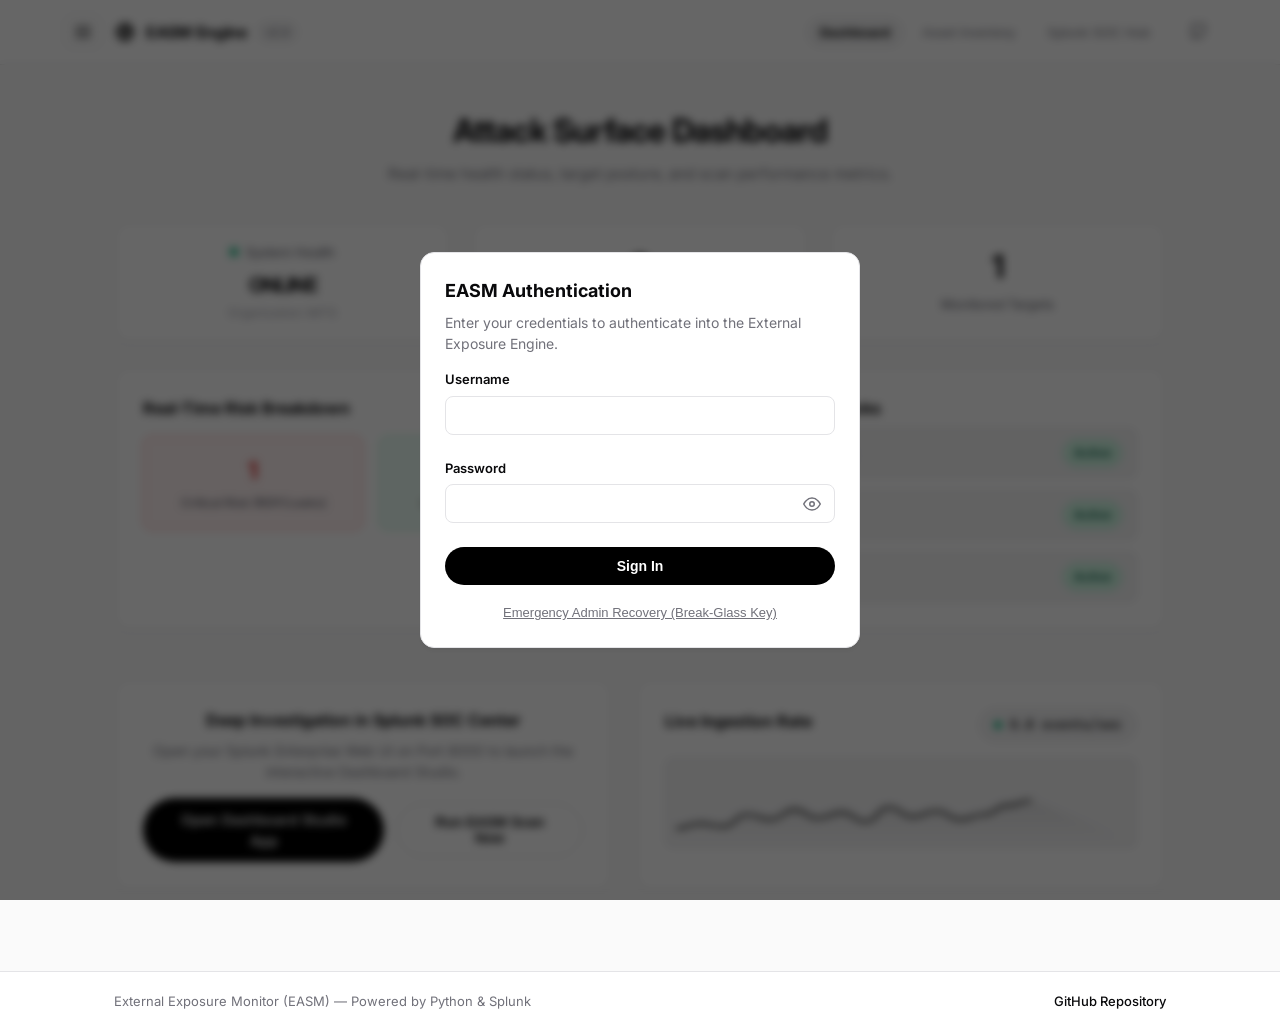
==== commit e96a0fa6: "feat(security): redesign break-glass recovery kit cards, add direct enable MFA modal for pending acc" ====
--- a/public/index.html
+++ b/public/index.html
@@ -125,6 +125,10 @@
                     <svg viewBox="0 0 24 24" fill="none" stroke="currentColor" stroke-width="2"><path d="M17 21v-2a4 4 0 0 0-4-4H5a4 4 0 0 0-4 4v2"/><circle cx="9" cy="7" r="4"/><path d="M23 21v-2a4 4 0 0 0-3-3.87"/><path d="M16 3.13a4 4 0 0 1 0 7.75"/></svg>
                     IAM Users
                 </button>
+                <button class="drawer-item" data-tab="tab-logs" id="drawer-link-logs">
+                    <svg viewBox="0 0 24 24" fill="none" stroke="currentColor" stroke-width="2"><path d="M14 2H6a2 2 0 0 0-2 2v16a2 2 0 0 2 2h12a2 2 0 0 0 2-2V8z"/><polyline points="14 2 14 8 20 8"/><line x1="16" y1="13" x2="8" y2="13"/><line x1="16" y1="17" x2="8" y2="17"/><polyline points="10 9 9 9 8 9"/></svg>
+                    Audit Logs
+                </button>
             </div>
         </div>
     </div>
@@ -263,7 +267,13 @@
                         <h4>GitHub Clone URL</h4>
                         <p>Clone directly using Git CLI for automated CI/CD deployment pipelines.</p>
                         <div class="code-box small-code">
-                            <code>git clone https://github.com/venkatvellapalem/External-Exposure-Monitor.git</code>
+                            <code id="git-clone-command">git clone https://github.com/venkatvellapalem/External-Exposure-Monitor.git</code>
+                            <button class="copy-btn" id="btn-copy-git-clone" title="Copy Git Clone Command">
+                                <svg viewBox="0 0 24 24" fill="none" stroke="currentColor" stroke-width="2">
+                                    <rect x="9" y="9" width="13" height="13" rx="2" ry="2"/>
+                                    <path d="M5 15H4a2 2 0 0 1-2-2V4a2 2 0 0 1 2-2h9a2 2 0 0 1 2 2v1"/>
+                                </svg>
+                            </button>
                         </div>
                     </div>
                 </div>
@@ -472,27 +482,15 @@
                     </div>
                 </div>
 
+                <div class="card">
                     <h3 class="info-card-title">Dashboard Studio Code</h3>
                     <p class="info-card-desc">Download or copy the latest Dashboard Studio JSON code with drilldowns and series color mappings.</p>
                     <div class="action-footer">
                         <a href="/context/easm_dashboard_studio.json" download="easm_dashboard_studio.json" class="pill-btn secondary">Download Dashboard JSON</a>
                     </div>
                 </div>
-                <button class="drawer-item" data-tab="tab-iam" id="drawer-link-iam">
-                    <svg viewBox="0 0 24 24" fill="none" stroke="currentColor" stroke-width="2"><path d="M17 21v-2a4 4 0 0 0-4-4H5a4 4 0 0 0-4 4v2"/><circle cx="9" cy="7" r="4"/><path d="M23 21v-2a4 4 0 0 0-3-3.87"/><path d="M16 3.13a4 4 0 0 1 0 7.75"/></svg>
-                    IAM Users
-                </button>
-                <button class="drawer-item" data-tab="tab-logs" id="drawer-link-logs">
-                    <svg viewBox="0 0 24 24" fill="none" stroke="currentColor" stroke-width="2"><path d="M14 2H6a2 2 0 0 0-2 2v16a2 2 0 0 0 2 2h12a2 2 0 0 0 2-2V8z"/><polyline points="14 2 14 8 20 8"/><line x1="16" y1="13" x2="8" y2="13"/><line x1="16" y1="17" x2="8" y2="17"/><polyline points="10 9 9 9 8 9"/></svg>
-                    Audit Logs
-                </button>
-            </div>
-        </div>
-    </div>
-
-    <main class="main-layout">
-        <!-- Toast Notification Container -->
-        <div id="toast-container" class="toast-container"></div>
+            </div>
+        </section>
         
         <!-- TAB 8: IDENTITY & ACCESS MANAGEMENT (/iam) -->
         <section id="tab-iam" class="tab-content">
@@ -581,16 +579,30 @@
             </div>
 
             <!-- Master Emergency Break-Glass Recovery Kit Card -->
-            <div class="card">
-                <div class="card-header-flex">
+            <div class="card breakglass-card">
+                <div class="card-header-flex" style="margin-bottom:14px;">
                     <div>
-                        <h3 class="card-subtitle">Master Emergency Break-Glass Recovery Kit (3 Offline Keys)</h3>
-                        <p class="info-card-desc">Store these 3 single-use break-glass keys offline in a secure password vault. If admin credentials are lost or locked out, any key can recover full Root Admin access. Each key burns automatically after single use.</p>
-                    </div>
-                    <button class="pill-btn secondary small" id="btn-copy-all-keys">Copy All 3 Keys</button>
-                </div>
-                <div id="iam-display-recovery-keys-container" style="display:flex; flex-direction:column; gap:10px; margin-top:14px;">
+                        <div style="display:flex; align-items:center; gap:10px; margin-bottom:4px;">
+                            <h3 class="card-subtitle" style="margin:0;">Master Emergency Break-Glass Recovery Kit</h3>
+                            <span class="badge-status red">3 Offline Keys</span>
+                        </div>
+                        <p class="info-card-desc" style="margin:0;">Store these 3 single-use break-glass keys offline in a secure password vault. If admin credentials are lost or locked out, any key can recover full Root Admin access. Each key burns automatically after single use.</p>
+                    </div>
+                </div>
+
+                <div id="iam-display-recovery-keys-container" class="breakglass-keys-grid">
                     <div class="code-box"><code>EASM-RECOVER-LOADING...</code></div>
+                </div>
+
+                <div class="breakglass-action-bar">
+                    <button class="pill-btn secondary small" id="btn-copy-all-keys">
+                        <svg viewBox="0 0 24 24" fill="none" stroke="currentColor" stroke-width="2" style="width:14px; height:14px; margin-right:6px;"><rect x="9" y="9" width="13" height="13" rx="2" ry="2"/><path d="M5 15H4a2 2 0 0 1-2-2V4a2 2 0 0 1 2-2h9a2 2 0 0 1 2 2v1"/></svg>
+                        Copy All 3 Keys
+                    </button>
+                    <a href="/api/download/breakglass-keys" class="pill-btn primary small" id="btn-download-recovery-keys">
+                        <svg viewBox="0 0 24 24" fill="none" stroke="currentColor" stroke-width="2" style="width:14px; height:14px; margin-right:6px;"><path d="M21 15v4a2 2 0 0 1-2 2H5a2 2 0 0 1-2-2v-4"/><polyline points="7 10 12 15 17 10"/><line x1="12" y1="15" x2="12" y2="3"/></svg>
+                        Download Recovery Kit (.txt)
+                    </a>
                 </div>
             </div>
 
@@ -621,17 +633,18 @@
         <section id="tab-logs" class="tab-content">
             <div class="section-header">
                 <h2>Master Security Audit Trail Monitor</h2>
-                <p>Real-time audit log monitor tracking all IAM management, user authentication, asset changes, and system activities.</p>
+                <p>Real-time audit log monitor tracking all IAM management, user authentication, asset changes, file downloads, and system activities.</p>
             </div>
 
             <div class="card">
                 <div class="card-header-flex margin-bottom">
                     <div style="display:flex; gap:14px; align-items:center;">
-                        <select id="logs-category-filter" class="form-input" style="width:180px;">
+                        <select id="logs-category-filter" class="form-input" style="width:200px;">
                             <option value="ALL">All Categories</option>
                             <option value="IAM">IAM Management</option>
                             <option value="AUTH">Authentication & MFA</option>
                             <option value="SECURITY">Security & Recovery</option>
+                            <option value="FILES">File Downloads & Exports</option>
                             <option value="ASSETS">Asset Inventory</option>
                             <option value="SCANS">Scan Execution</option>
                         </select>
@@ -696,6 +709,31 @@
             </div>
         </div>
 
+        <!-- Enable MFA Modal for IAM User Directory -->
+        <div id="enable-mfa-modal" class="modal-overlay hidden">
+            <div class="modal-card">
+                <h3 class="modal-title">Enable TOTP Multi-Factor Authentication</h3>
+                <p class="modal-desc" id="mfa-enable-desc">Scan the QR code below with Google Authenticator, Authy, or 1Password to activate MFA for your account.</p>
+
+                <div id="mfa-enable-qr-container" style="text-align: center; margin: 16px 0;">
+                    <img id="mfa-enable-qr-img" src="" alt="TOTP QR Code" style="width: 180px; height: 180px; border-radius: 8px; border: 1px solid var(--border-color, #27272a); padding: 6px; background: #ffffff;">
+                    <p style="font-size: 12px; color: var(--text-muted, #71717a); margin-top: 8px;">Manual Setup Key: <code id="mfa-enable-secret-key" style="font-weight:600; color:var(--text-main, #f4f4f5);">SETUP-SECRET</code></p>
+                </div>
+
+                <form id="form-enable-mfa">
+                    <div class="form-group margin-bottom">
+                        <label>Enter 6-Digit TOTP Code</label>
+                        <input type="text" id="mfa-enable-code" class="form-input" placeholder="123456" maxlength="6" required autocomplete="one-time-code" style="text-align:center; font-size:18px; letter-spacing:4px;">
+                    </div>
+                    <div id="mfa-enable-error" class="auth-error-banner hidden" style="margin-bottom:12px;"></div>
+                    <div class="modal-actions">
+                        <button type="button" class="pill-btn secondary" id="btn-cancel-enable-mfa">Cancel</button>
+                        <button type="submit" class="pill-btn primary">Verify & Enable MFA</button>
+                    </div>
+                </form>
+            </div>
+        </div>
+
         <!-- Authentication & Mandatory MFA Overlay Modal -->
         <div id="auth-modal" class="modal-overlay hidden">
             <div class="modal-card auth-modal-card">
--- a/public/style.css
+++ b/public/style.css
@@ -1427,3 +1427,75 @@
     background: #fee2e2;
     color: #b91c1c;
 }
+
+/* Break-Glass Emergency Recovery Kit Styling */
+.breakglass-card {
+    border: 1px solid rgba(239, 68, 68, 0.25);
+    background: linear-gradient(180deg, rgba(239, 68, 68, 0.03) 0%, var(--bg-card) 100%);
+}
+
+.breakglass-keys-grid {
+    display: grid;
+    grid-template-columns: repeat(auto-fit, minmax(260px, 1fr));
+    gap: 14px;
+    margin-bottom: 16px;
+}
+
+.breakglass-key-card {
+    background: var(--bg-main, #18181b);
+    border: 1px solid var(--border-color, #27272a);
+    border-radius: 8px;
+    padding: 12px 14px;
+    display: flex;
+    flex-direction: column;
+    gap: 8px;
+    transition: border-color 0.2s ease, box-shadow 0.2s ease;
+}
+
+.breakglass-key-card:hover {
+    border-color: #38bdf8;
+    box-shadow: 0 0 12px rgba(56, 189, 248, 0.15);
+}
+
+.key-card-header {
+    display: flex;
+    align-items: center;
+    justify-content: space-between;
+    font-size: 12px;
+    font-weight: 600;
+}
+
+.key-card-title {
+    color: var(--text-muted, #71717a);
+    text-transform: uppercase;
+    letter-spacing: 0.5px;
+}
+
+.key-card-status {
+    color: #10b981;
+    font-size: 11px;
+}
+
+.key-card-body {
+    display: flex;
+    align-items: center;
+    justify-content: space-between;
+    gap: 8px;
+}
+
+.key-card-body code {
+    font-family: 'Fira Code', 'Courier New', monospace;
+    font-size: 13px;
+    font-weight: 600;
+    color: var(--text-main, #f4f4f5);
+    letter-spacing: 0.5px;
+}
+
+.breakglass-action-bar {
+    display: flex;
+    align-items: center;
+    justify-content: flex-end;
+    gap: 12px;
+    padding-top: 14px;
+    border-top: 1px solid var(--border-color, #27272a);
+}
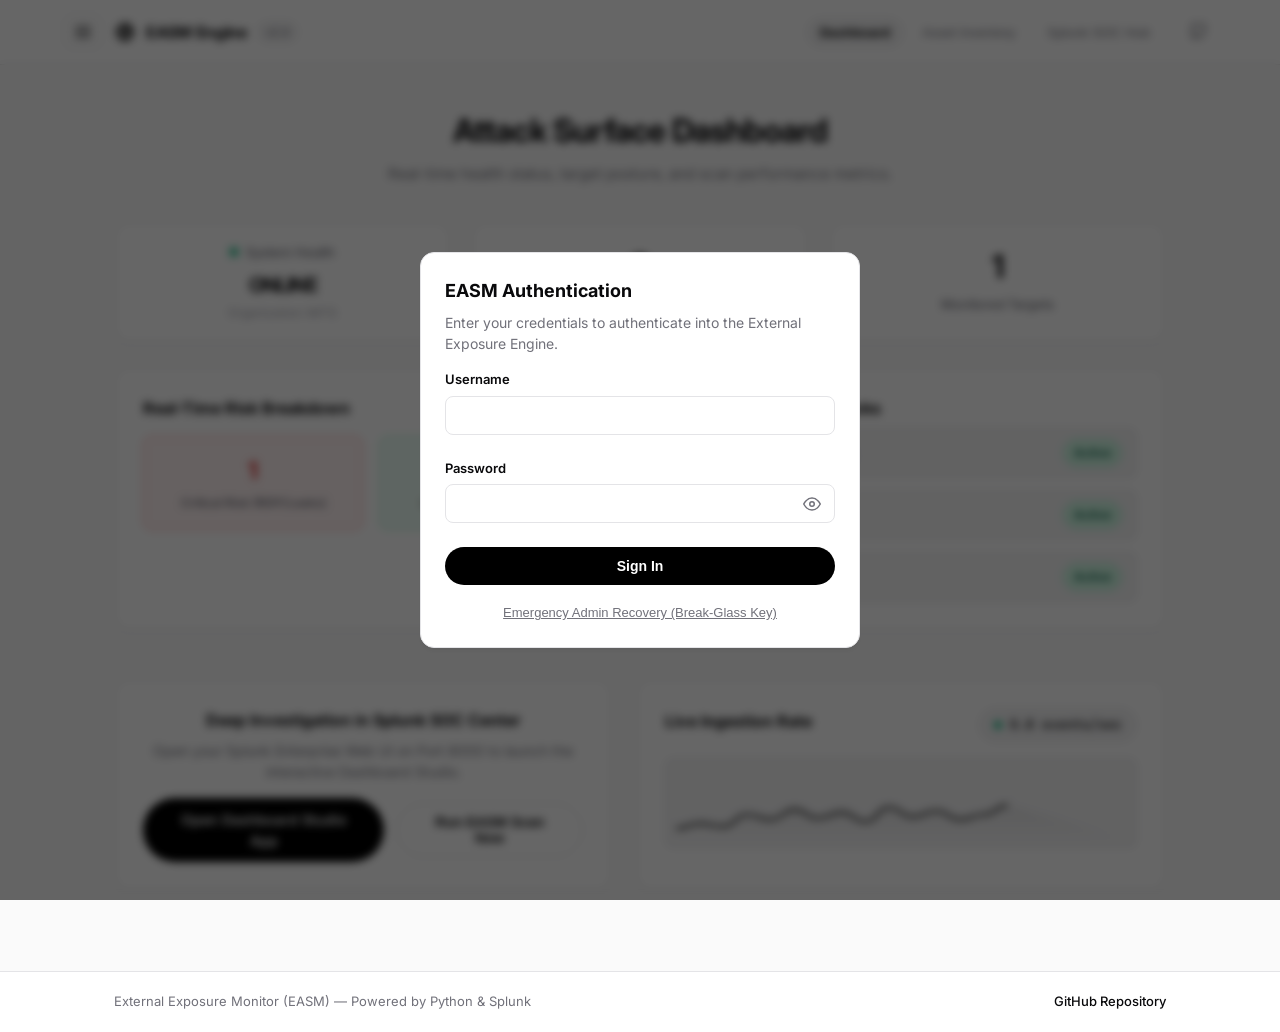
==== commit 95989e8e: "feat(config): integrate configure.py URL normalization, dynamic HTTPS/HTTP scheme fallbacks, .env en" ====
--- a/public/index.html
+++ b/public/index.html
@@ -261,7 +261,7 @@
                     <div class="download-option-box">
                         <h4>Manual Source Archive</h4>
                         <p>Download full source code ZIP archive for offline air-gapped environments.</p>
-                        <a href="https://github.com/venkatvellapalem/External-Exposure-Monitor/archive/refs/heads/main.zip" class="pill-btn secondary small">Download ZIP Archive</a>
+                        <a href="/api/download/zip" class="pill-btn secondary small" id="btn-download-zip">Download ZIP Archive</a>
                     </div>
                     <div class="download-option-box">
                         <h4>GitHub Clone URL</h4>
@@ -422,27 +422,37 @@
                 <form id="form-config" class="config-form">
                     <div class="form-row">
                         <div class="form-group half">
-                            <label>Organization Name</label>
+                            <label>Organization Name <span class="required-asterisk">*(required)</span></label>
                             <input type="text" id="cfg-org-name" class="form-input" placeholder="MITS" required>
                         </div>
                         <div class="form-group half">
-                            <label>Scan Connection Timeout (Seconds)</label>
+                            <label>Scan Connection Timeout (Seconds) <span class="required-asterisk">*(required)</span></label>
                             <input type="number" step="0.5" id="cfg-scan-timeout" class="form-input" value="2.5" required>
                         </div>
                     </div>
                     <div class="form-row">
                         <div class="form-group full">
-                            <label>Splunk HEC URL (Port 8088 Endpoint)</label>
+                            <label style="display:flex; align-items:center; gap:6px;">
+                                <span>Splunk HEC URL (Port 8088 Endpoint) <span class="required-asterisk">*(required)</span></span>
+                                <span class="info-tooltip-trigger" data-tooltip="Supports raw IP, IP:Port (13.205.90.142:8088), domain, or full URL with/without scheme. Automatic HEC path normalization and HTTPS/HTTP fallback active.">
+                                    <svg viewBox="0 0 24 24" fill="none" stroke="currentColor" stroke-width="2" style="width:14px; height:14px; color:var(--text-muted, #71717a); cursor:pointer;"><circle cx="12" cy="12" r="10"/><line x1="12" y1="16" x2="12" y2="12"/><line x1="12" y1="8" x2="12.01" y2="8"/></svg>
+                                </span>
+                            </label>
                             <input type="url" id="cfg-splunk-url" class="form-input" placeholder="https://13.205.90.142:8088/services/collector/event" required>
                         </div>
                     </div>
                     <div class="form-row">
                         <div class="form-group half">
-                            <label>Splunk HEC Token</label>
+                            <label>Splunk HEC Token <span class="required-asterisk">*(required)</span></label>
                             <input type="password" id="cfg-splunk-token" class="form-input" placeholder="••••••••••••••••">
                         </div>
                         <div class="form-group half">
-                            <label>Censys Personal Access Token (PAT)</label>
+                            <label style="display:flex; align-items:center; gap:6px;">
+                                <span>Censys Personal Access Token (PAT)</span>
+                                <span class="info-tooltip-trigger" data-tooltip="Optional API token for automated passive threat intelligence certificate discovery via Censys API.">
+                                    <svg viewBox="0 0 24 24" fill="none" stroke="currentColor" stroke-width="2" style="width:14px; height:14px; color:var(--text-muted, #71717a); cursor:pointer;"><circle cx="12" cy="12" r="10"/><line x1="12" y1="16" x2="12" y2="12"/><line x1="12" y1="8" x2="12.01" y2="8"/></svg>
+                                </span>
+                            </label>
                             <input type="password" id="cfg-censys-token" class="form-input" placeholder="••••••••••••••••">
                         </div>
                     </div>
@@ -504,11 +514,11 @@
                 <form id="form-create-user" class="config-form">
                     <div class="form-row">
                         <div class="form-group half">
-                            <label>Username</label>
+                            <label>Username <span class="required-asterisk">*(required)</span></label>
                             <input type="text" id="iam-new-username" class="form-input" placeholder="" required autocomplete="off">
                         </div>
                         <div class="form-group half">
-                            <label>Role Assignment</label>
+                            <label>Role Assignment <span class="required-asterisk">*(required)</span></label>
                             <select id="iam-new-role" class="form-input">
                                 <option value="soc_analyst">SOC Analyst (Operational Access)</option>
                                 <option value="read_only_auditor">Read-Only Auditor (View Reports)</option>
@@ -519,7 +529,12 @@
 
                     <div class="form-row">
                         <div class="form-group half">
-                            <label>New User Initial Password (Min 8 Chars, 1 Letter, 1 Number, 1 Special Char)</label>
+                            <label style="display:flex; align-items:center; gap:6px;">
+                                <span>New User Initial Password <span class="required-asterisk">*(required)</span></span>
+                                <span class="info-tooltip-trigger" data-tooltip="Minimum 8 characters containing at least 1 letter (a-z, A-Z), 1 number (0-9), and 1 special character.">
+                                    <svg viewBox="0 0 24 24" fill="none" stroke="currentColor" stroke-width="2" style="width:14px; height:14px; color:var(--text-muted, #71717a); cursor:pointer;"><circle cx="12" cy="12" r="10"/><line x1="12" y1="16" x2="12" y2="12"/><line x1="12" y1="8" x2="12.01" y2="8"/></svg>
+                                </span>
+                            </label>
                             <div class="password-input-wrapper">
                                 <input type="password" id="iam-new-password" class="form-input" placeholder="" required autocomplete="new-password">
                                 <button type="button" class="btn-toggle-pass" data-target="iam-new-password" title="Toggle Password Visibility">
@@ -531,7 +546,7 @@
                             </div>
                         </div>
                         <div class="form-group half">
-                            <label>Confirm Initial Password</label>
+                            <label>Confirm Initial Password <span class="required-asterisk">*(required)</span></label>
                             <div class="password-input-wrapper">
                                 <input type="password" id="iam-confirm-password" class="form-input" placeholder="" required autocomplete="new-password">
                                 <button type="button" class="btn-toggle-pass" data-target="iam-confirm-password" title="Toggle Password Visibility">
@@ -552,14 +567,19 @@
                                     <input type="checkbox" id="iam-force-reset" checked>
                                     <span class="slider"></span>
                                 </span>
-                                <span class="switch-label">Require user to change password on first login (Enforces 16+ char complexity policy)</span>
+                                <span class="switch-label" style="display:inline-flex; align-items:center; gap:6px;">
+                                    <span>Require user to change password on first login</span>
+                                    <span class="info-tooltip-trigger" data-tooltip="Enforces a mandatory 16+ character complex password change during the user's first login session.">
+                                        <svg viewBox="0 0 24 24" fill="none" stroke="currentColor" stroke-width="2" style="width:14px; height:14px; color:var(--text-muted, #71717a); cursor:pointer;"><circle cx="12" cy="12" r="10"/><line x1="12" y1="16" x2="12" y2="12"/><line x1="12" y1="8" x2="12.01" y2="8"/></svg>
+                                    </span>
+                                </span>
                             </label>
                         </div>
                     </div>
 
                     <div class="form-row">
                         <div class="form-group full">
-                            <label>Current Admin Password (Required to Authorize Creation)</label>
+                            <label>Current Admin Password <span class="required-asterisk">*(required)</span></label>
                             <div class="password-input-wrapper">
                                 <input type="password" id="iam-admin-password" class="form-input" placeholder="" required autocomplete="current-password">
                                 <button type="button" class="btn-toggle-pass" data-target="iam-admin-password" title="Toggle Password Visibility">
@@ -652,7 +672,10 @@
                             <option value="ALL">All Users</option>
                         </select>
                     </div>
-                    <button class="pill-btn secondary small" id="btn-refresh-logs">Refresh Logs</button>
+                    <button class="pill-btn secondary small" id="btn-refresh-logs" title="Refresh Audit Logs">
+                        <svg id="refresh-logs-icon" class="refresh-icon" viewBox="0 0 24 24" fill="none" stroke="currentColor" stroke-width="2" style="width:14px; height:14px; margin-right:6px;"><path d="M23 4v6h-6"/><path d="M1 20v-6h6"/><path d="M3.51 9a9 9 0 0 1 14.85-3.36L23 10M1 14l4.64 4.36A9 9 0 0 0 20.49 15"/></svg>
+                        <span>Refresh Logs</span>
+                    </button>
                 </div>
 
                 <div class="table-container">
--- a/public/style.css
+++ b/public/style.css
@@ -1008,26 +1008,100 @@
 }
 
 .badge-role {
+    display: inline-flex;
+    align-items: center;
+    padding: 3px 10px;
+    border-radius: 12px;
     font-size: 11px;
-    font-weight: 700;
+    font-weight: 600;
     text-transform: uppercase;
-    padding: 3px 8px;
-    border-radius: var(--radius-pill);
+    letter-spacing: 0.5px;
+    white-space: nowrap;
 }
 
 .badge-role.root_admin {
-    background: #fee2e2;
-    color: #991b1b;
+    background: #1e1b4b;
+    color: #c7d2fe;
+    border: 1px solid #4338ca;
 }
 
 .badge-role.soc_analyst {
-    background: #dbeafe;
-    color: #1e40af;
-}
-
-.badge-role.read_only_auditor {
-    background: #f3f4f6;
-    color: #374151;
+    background: #042f2e;
+    color: #99f6e4;
+    border: 1px solid #0f766e;
+}
+
+.badge-role.read_only_auditor, .badge-role.auditor {
+    background: #27272a;
+    color: #e4e4e7;
+    border: 1px solid #3f3f46;
+}
+
+.btn-icon-dots {
+    background: transparent;
+    border: 1px solid var(--border-color, #3f3f46);
+    border-radius: 6px;
+    padding: 4px 6px;
+    cursor: pointer;
+    color: var(--text-muted, #a1a1aa);
+    display: inline-flex;
+    align-items: center;
+    justify-content: center;
+    transition: background 0.15s ease, color 0.15s ease;
+}
+
+.btn-icon-dots:hover {
+    background: var(--bg-alt, #27272a);
+    color: var(--text-main, #f4f4f5);
+}
+
+.user-actions-dropdown {
+    position: absolute;
+    right: 0;
+    top: 100%;
+    margin-top: 4px;
+    background: #18181b;
+    border: 1px solid #3f3f46;
+    border-radius: 8px;
+    padding: 6px;
+    display: flex;
+    flex-direction: column;
+    gap: 2px;
+    min-width: 150px;
+    box-shadow: 0 4px 14px rgba(0,0,0,0.5);
+    z-index: 9999;
+}
+
+.user-actions-dropdown.hidden {
+    display: none !important;
+}
+
+.user-actions-dropdown button {
+    background: transparent;
+    border: none;
+    color: #f4f4f5;
+    padding: 8px 10px;
+    font-size: 12px;
+    font-weight: 500;
+    border-radius: 4px;
+    cursor: pointer;
+    text-align: left;
+    display: flex;
+    align-items: center;
+    width: 100%;
+    transition: background 0.15s ease;
+}
+
+.user-actions-dropdown button:hover {
+    background: #27272a;
+}
+
+.user-actions-dropdown button.danger-item {
+    color: #ef4444;
+}
+
+.user-actions-dropdown button.danger-item:hover {
+    background: rgba(239, 68, 68, 0.15);
 }
 
 .password-input-wrapper {
@@ -1499,3 +1573,75 @@
     padding-top: 14px;
     border-top: 1px solid var(--border-color, #27272a);
 }
+
+/* Plain Red Font Required Field Indicator */
+.required-asterisk {
+    color: #ef4444 !important;
+    font-size: 11px !important;
+    font-weight: 500 !important;
+    margin-left: 4px !important;
+    background: transparent !important;
+    padding: 0 !important;
+    border: none !important;
+}
+
+/* Information Tooltip */
+.info-tooltip-trigger {
+    position: relative;
+    display: inline-flex;
+    align-items: center;
+    cursor: pointer;
+}
+
+.info-tooltip-trigger:hover::after {
+    content: attr(data-tooltip);
+    position: absolute;
+    bottom: 125%;
+    left: 50%;
+    transform: translateX(-50%);
+    background: #18181b;
+    color: #f4f4f5;
+    font-size: 12px;
+    font-weight: 400;
+    line-height: 1.4;
+    padding: 8px 12px;
+    border-radius: 6px;
+    border: 1px solid #3f3f46;
+    white-space: normal;
+    width: max-content;
+    max-width: 260px;
+    box-shadow: 0 4px 14px rgba(0, 0, 0, 0.4);
+    z-index: 9999;
+    pointer-events: none;
+    animation: fadeInTooltip 0.15s ease-out;
+}
+
+@keyframes fadeInTooltip {
+    from { opacity: 0; transform: translate(-50%, 4px); }
+    to { opacity: 1; transform: translate(-50%, 0); }
+}
+
+/* Refresh Icon Animation */
+.refresh-icon.spinning {
+    animation: spinRotate 0.6s linear infinite;
+}
+
+@keyframes spinRotate {
+    0% { transform: rotate(0deg); }
+    100% { transform: rotate(360deg); }
+}
+
+/* Generic Hidden utility & Input Error text */
+.hidden {
+    display: none !important;
+}
+
+.input-error-text.red {
+    color: #ef4444 !important;
+    font-size: 11px !important;
+    font-weight: 500 !important;
+    margin-top: 4px !important;
+    background: transparent !important;
+    border: none !important;
+    padding: 0 !important;
+}
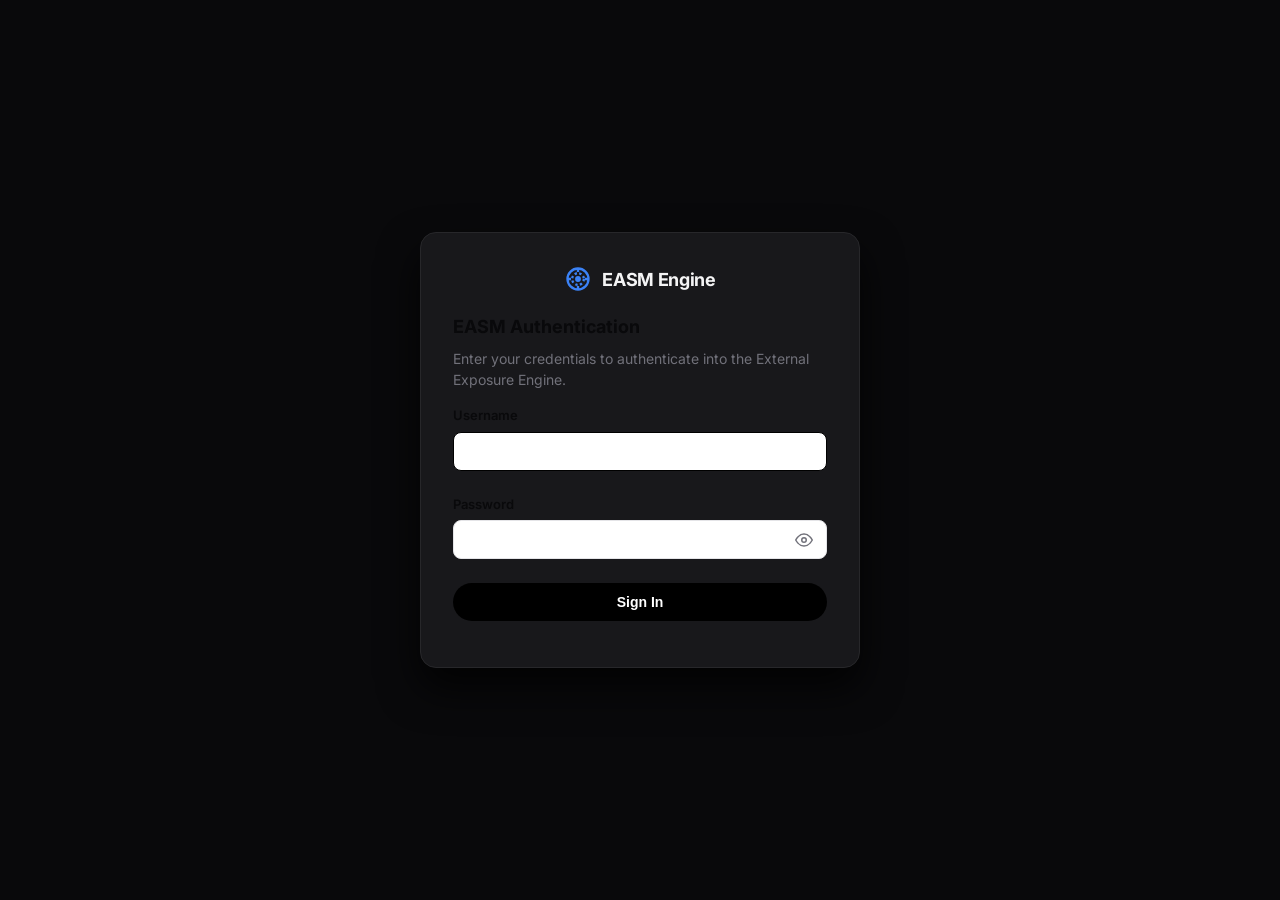
==== commit 188ea67a: "security(core): isolate unauthenticated auth screen view, hide recovery link until 2 failed logins, " ====
--- a/public/index.html
+++ b/public/index.html
@@ -11,160 +11,289 @@
     <link href="https://fonts.googleapis.com/css2?family=Inter:wght@400;500;600;700&family=JetBrains+Mono:wght@400;500&display=swap" rel="stylesheet">
 </head>
 <body>
-    <!-- Header Navigation -->
-    <header class="navbar">
-        <div class="nav-container">
-            <!-- Left: Hamburger Button & Brand -->
-            <div class="nav-left">
-                <button id="btn-hamburger" class="hamburger-btn" title="Open Navigation Menu">
-                    <svg viewBox="0 0 24 24" fill="none" stroke="currentColor" stroke-width="2" stroke-linecap="round" stroke-linejoin="round">
-                        <line x1="3" y1="12" x2="21" y2="12"></line>
-                        <line x1="3" y1="6" x2="21" y2="6"></line>
-                        <line x1="3" y1="18" x2="21" y2="18"></line>
-                    </svg>
-                </button>
-                <div class="nav-brand" onclick="switchTab('tab-dashboard')">
-                    <svg class="brand-icon" viewBox="0 0 24 24" fill="none" stroke="currentColor" stroke-width="2" stroke-linecap="round" stroke-linejoin="round">
+    <!-- Container 1: STRICT DEDICATED AUTHENTICATION SCREEN (Rendered ONLY when unauthenticated) -->
+    <div id="auth-screen-view" class="auth-screen-view">
+        <div class="auth-card-wrapper">
+            <!-- SCREEN 1: Step 1 Username/Password Login -->
+            <div id="auth-screen-login" class="auth-screen">
+                <div class="auth-brand-header">
+                    <svg class="brand-icon" viewBox="0 0 24 24" fill="none" stroke="currentColor" stroke-width="2">
                         <circle cx="12" cy="12" r="9"/>
                         <circle cx="12" cy="12" r="5" stroke-dasharray="2 2"/>
                         <circle cx="12" cy="12" r="1.5" fill="currentColor"/>
                         <path d="M12 3v3M12 18v3M3 12h3M18 12h3"/>
-                        <path d="m12 12 4-4"/>
                     </svg>
                     <span class="brand-title">EASM Engine</span>
-                    <span class="brand-badge">v2.4</span>
-                </div>
-            </div>
-
-            <!-- Right Side Alignment Group (Nav Links + Profile + GitHub) -->
-            <div class="nav-right-group">
-                <nav class="nav-menu">
-                    <button class="nav-link active" data-tab="tab-dashboard">Dashboard</button>
-                    <button class="nav-link" data-tab="tab-assets">Asset Inventory</button>
-                    <button class="nav-link" data-tab="tab-splunk">Splunk SOC Hub</button>
-                </nav>
-
-                <div class="nav-actions">
-                    <div id="user-badge-container" class="profile-dropdown-container" style="display:none;">
-                        <button id="btn-profile-dropdown" class="profile-pill-btn">
-                            <span id="user-display-name" class="user-name-tag">admin (ROOT ADMIN)</span>
-                            <svg class="chevron-icon" viewBox="0 0 24 24" fill="none" stroke="currentColor" stroke-width="2">
-                                <polyline points="6 9 12 15 18 9"></polyline>
-                            </svg>
-                        </button>
-                        <div id="profile-dropdown-menu" class="profile-dropdown-menu hidden">
-                            <div class="dropdown-header">
-                                <div id="dropdown-user-name" class="dropdown-username">admin</div>
-                                <div id="dropdown-user-role" class="dropdown-role-badge">ROOT ADMIN</div>
-                            </div>
-                            <div class="dropdown-divider"></div>
-                            <button class="dropdown-item" id="dropdown-item-iam" onclick="switchTab('tab-iam'); closeProfileDropdown();">
-                                <svg viewBox="0 0 24 24" fill="none" stroke="currentColor" stroke-width="2"><path d="M17 21v-2a4 4 0 0 0-4-4H5a4 4 0 0 0-4 4v2"/><circle cx="9" cy="7" r="4"/><path d="M23 21v-2a4 4 0 0 0-3-3.87"/><path d="M16 3.13a4 4 0 0 1 0 7.75"/></svg>
-                                IAM Users
+                </div>
+                <h3 class="modal-title">EASM Authentication</h3>
+                <p class="modal-desc">Enter your credentials to authenticate into the External Exposure Engine.</p>
+                
+                <div id="auth-login-error" class="auth-error-banner hidden"></div>
+
+                <form id="form-auth-login">
+                    <div class="form-group margin-bottom">
+                        <label>Username</label>
+                        <input type="text" id="auth-login-username" class="form-input" placeholder="" required autocomplete="username">
+                    </div>
+                    <div class="form-group margin-bottom">
+                        <label>Password</label>
+                        <div class="password-input-wrapper">
+                            <input type="password" id="auth-login-password" class="form-input" placeholder="" required autocomplete="current-password">
+                            <button type="button" class="btn-toggle-pass" data-target="auth-login-password" title="Toggle Password Visibility">
+                                <svg class="eye-icon" viewBox="0 0 24 24" fill="none" stroke="currentColor" stroke-width="2">
+                                    <path d="M1 12s4-8 11-8 11 8 11 8-4 8-11 8-11-8-11-8z"/>
+                                    <circle cx="12" cy="12" r="3"/>
+                                </svg>
                             </button>
-                            <button class="dropdown-item" onclick="switchTab('tab-config'); closeProfileDropdown();">
-                                <svg viewBox="0 0 24 24" fill="none" stroke="currentColor" stroke-width="2"><circle cx="12" cy="12" r="3"/><path d="M19.4 15a1.65 1.65 0 0 0 .33 1.82l.06.06a2 2 0 0 1 0 2.83 2 2 0 0 1-2.83 0l-.06-.06a1.65 1.65 0 0 0-1.82-.33 1.65 1.65 0 0 0-1 1.51V21a2 2 0 0 1-2 2 2 2 0 0 1-2-2v-.09A1.65 1.65 0 0 0 9 19.4a1.65 1.65 0 0 0-1.82.33l-.06.06a2 2 0 0 1-2.83 0 2 2 0 0 1 0-2.83l.06-.06a1.65 1.65 0 0 0 .33-1.82 1.65 1.65 0 0 0-1.51-1H3a2 2 0 0 1-2-2 2 2 0 0 1 2-2h.09A1.65 1.65 0 0 0 4.6 9a1.65 1.65 0 0 0-.33-1.82l-.06-.06a2 2 0 0 1 0-2.83 2 2 0 0 1 2.83 0l.06.06a1.65 1.65 0 0 0 1.82.33H9a1.65 1.65 0 0 0 1-1.51V3a2 2 0 0 1 2-2 2 2 0 0 1 2 2v.09a1.65 1.65 0 0 0 1 1.51 1.65 1.65 0 0 0 1.82-.33l.06-.06a2 2 0 0 1 2.83 0 2 2 0 0 1 0 2.83l-.06.06a1.65 1.65 0 0 0-.33 1.82V9a1.65 1.65 0 0 0 1.51 1H21a2 2 0 0 1 2 2 2 2 0 0 1-2 2h-.09a1.65 1.65 0 0 0-1.51 1z"/></svg>
-                                Settings
+                        </div>
+                    </div>
+                    <div class="modal-actions">
+                        <button type="submit" class="pill-btn primary full-width">Sign In</button>
+                    </div>
+                    <!-- Progressive Break-Glass Recovery Link (ONLY shown after 2 failed login attempts) -->
+                    <div class="text-center" style="margin-top: 14px;">
+                        <button type="button" id="btn-show-recovery" class="btn-link-recovery hidden" style="background:none; border:none; color:var(--text-muted, #71717a); font-size:13px; cursor:pointer; text-decoration:underline;">Emergency Admin Recovery (Break-Glass Key)</button>
+                    </div>
+                </form>
+            </div>
+
+            <!-- SCREEN 2: Mandatory TOTP MFA Verification & Setup -->
+            <div id="auth-screen-mfa" class="auth-screen hidden">
+                <h3 class="modal-title">Mandatory TOTP MFA Verification</h3>
+                <p class="modal-desc">Scan the QR code with Google Authenticator or Microsoft Authenticator, then enter your 6-digit verification code.</p>
+                
+                <div id="auth-mfa-qr-container" class="qr-box text-center margin-bottom hidden">
+                    <img id="auth-qr-img" src="" alt="MFA QR Code" class="qr-code-img">
+                    <div class="qr-manual-key">Manual Key: <strong id="auth-mfa-secret-key"></strong></div>
+                </div>
+
+                <div id="auth-mfa-error" class="auth-error-banner hidden"></div>
+
+                <form id="form-auth-mfa">
+                    <div class="form-group margin-bottom">
+                        <label>6-Digit Authenticator Code</label>
+                        <input type="text" id="auth-totp-code" class="form-input text-center pincode-input" placeholder="" maxlength="6" required autocomplete="one-time-code">
+                    </div>
+                    <div class="modal-actions">
+                        <button type="submit" class="pill-btn primary full-width">Verify MFA Code</button>
+                    </div>
+                </form>
+            </div>
+
+            <!-- SCREEN 3: Mandatory Password Reset Screen -->
+            <div id="auth-screen-password" class="auth-screen hidden">
+                <h3 class="modal-title danger-text">Mandatory Password Update</h3>
+                <p class="modal-desc">Your account requires setting a 16+ character strong password (min 16 chars, uppercase, lowercase, number, special char).</p>
+                
+                <div id="auth-pass-error" class="auth-error-banner hidden"></div>
+
+                <form id="form-auth-password">
+                    <div class="form-group margin-bottom">
+                        <label>New Compliant Password</label>
+                        <div class="password-input-wrapper">
+                            <input type="password" id="auth-new-password" class="form-input" placeholder="" required autocomplete="new-password">
+                            <button type="button" class="btn-toggle-pass" data-target="auth-new-password" title="Toggle Password Visibility">
+                                <svg class="eye-icon" viewBox="0 0 24 24" fill="none" stroke="currentColor" stroke-width="2">
+                                    <path d="M1 12s4-8 11-8 11 8 11 8-4 8-11 8-11-8-11-8z"/>
+                                    <circle cx="12" cy="12" r="3"/>
+                                </svg>
                             </button>
-                            <div class="dropdown-divider"></div>
-                            <button class="dropdown-item danger" id="btn-user-logout">
-                                <svg viewBox="0 0 24 24" fill="none" stroke="currentColor" stroke-width="2"><path d="M9 21H5a2 2 0 0 1-2-2V5a2 2 0 0 1 2-2h4"/><polyline points="16 17 21 12 16 7"/><line x1="21" y1="12" x2="9" y2="12"/></svg>
-                                Logout
+                        </div>
+                    </div>
+                    <div class="form-group margin-bottom">
+                        <label>Confirm New Password</label>
+                        <div class="password-input-wrapper">
+                            <input type="password" id="auth-confirm-password" class="form-input" placeholder="" required autocomplete="new-password">
+                            <button type="button" class="btn-toggle-pass" data-target="auth-confirm-password" title="Toggle Password Visibility">
+                                <svg class="eye-icon" viewBox="0 0 24 24" fill="none" stroke="currentColor" stroke-width="2">
+                                    <path d="M1 12s4-8 11-8 11 8 11 8-4 8-11 8-11-8-11-8z"/>
+                                    <circle cx="12" cy="12" r="3"/>
+                                </svg>
                             </button>
                         </div>
                     </div>
-                    <a href="https://github.com/venkatvellapalem/External-Exposure-Monitor" target="_blank" class="nav-btn-icon" title="View Source on GitHub">
-                        <svg viewBox="0 0 24 24" fill="none" stroke="currentColor" stroke-width="2">
-                            <path d="M9 19c-5 1.5-5-2.5-7-3m14 6v-3.87a3.37 3.37 0 0 0-.94-2.61c3.14-.35 6.44-1.54 6.44-7A5.44 5.44 0 0 0 20 4.77 5.07 5.07 0 0 0 19.91 1S18.73.65 16 2.48a13.38 13.38 0 0 0-7 0C6.27.65 5.09 1 5.09 1A5.07 5.07 0 0 0 5 4.77a5.44 5.44 0 0 0-1.5 3.78c0 5.42 3.3 6.61 6.44 7A3.37 3.37 0 0 0 9 18.13V22"/>
-                        </svg>
-                    </a>
-                </div>
-            </div>
-        </div>
-    </header>
-
-    <!-- Sidebar Drawer Navigation Overlay -->
-    <div id="sidebar-drawer-overlay" class="drawer-overlay hidden">
-        <div class="drawer-panel">
-            <div class="drawer-header">
-                <div class="drawer-brand">
-                    <span class="brand-title">Navigation Menu</span>
-                </div>
-                <button id="btn-close-drawer" class="drawer-close-btn">&times;</button>
-            </div>
-            <div class="drawer-nav-list">
-                <button class="drawer-item" data-tab="tab-dashboard">
-                    <svg viewBox="0 0 24 24" fill="none" stroke="currentColor" stroke-width="2"><rect x="3" y="3" width="7" height="7"/><rect x="14" y="3" width="7" height="7"/><rect x="14" y="14" width="7" height="7"/><rect x="3" y="14" width="7" height="7"/></svg>
-                    Dashboard
-                </button>
-                <button class="drawer-item" data-tab="tab-assets">
-                    <svg viewBox="0 0 24 24" fill="none" stroke="currentColor" stroke-width="2"><path d="M21 16V8a2 2 0 0 0-1-1.73l-7-4a2 2 0 0 0-2 0l-7 4A2 2 0 0 0 3 8v8a2 2 0 0 0 1 1.73l7 4a2 2 0 0 0 2 0l7-4A2 2 0 0 0 21 16z"/></svg>
-                    Asset Inventory
-                </button>
-                <button class="drawer-item" data-tab="tab-splunk">
-                    <svg viewBox="0 0 24 24" fill="none" stroke="currentColor" stroke-width="2"><circle cx="12" cy="12" r="10"/><path d="M12 2a14.5 14.5 0 0 0 0 20 14.5 14.5 0 0 0 0-20"/><path d="M2 12h20"/></svg>
-                    Splunk SOC Hub
-                </button>
-                <button class="drawer-item" data-tab="tab-scanner">
-                    <svg viewBox="0 0 24 24" fill="none" stroke="currentColor" stroke-width="2"><polygon points="13 2 3 14 12 14 11 22 21 10 12 10 13 2"/></svg>
-                    Scan Controller
-                </button>
-                <button class="drawer-item" data-tab="tab-download">
-                    <svg viewBox="0 0 24 24" fill="none" stroke="currentColor" stroke-width="2"><path d="M21 15v4a2 2 0 0 1-2 2H5a2 2 0 0 1-2-2v-4"/><polyline points="7 10 12 15 17 10"/><line x1="12" y1="15" x2="12" y2="3"/></svg>
-                    Download & Installation
-                </button>
-                <button class="drawer-item" data-tab="tab-about">
-                    <svg viewBox="0 0 24 24" fill="none" stroke="currentColor" stroke-width="2"><circle cx="12" cy="12" r="10"/><line x1="12" y1="16" x2="12" y2="12"/><line x1="12" y1="8" x2="12.01" y2="8"/></svg>
-                    Architecture & About
-                </button>
-                <button class="drawer-item" data-tab="tab-config">
-                    <svg viewBox="0 0 24 24" fill="none" stroke="currentColor" stroke-width="2"><circle cx="12" cy="12" r="3"/><path d="M19.4 15a1.65 1.65 0 0 0 .33 1.82l.06.06a2 2 0 0 1 0 2.83 2 2 0 0 1-2.83 0l-.06-.06a1.65 1.65 0 0 0-1.82-.33 1.65 1.65 0 0 0-1 1.51V21a2 2 0 0 1-2 2 2 2 0 0 1-2-2v-.09A1.65 1.65 0 0 0 9 19.4a1.65 1.65 0 0 0-1.82.33l-.06.06a2 2 0 0 1-2.83 0 2 2 0 0 1 0-2.83l.06-.06a1.65 1.65 0 0 0 .33-1.82 1.65 1.65 0 0 0-1.51-1H3a2 2 0 0 1-2-2 2 2 0 0 1 2-2h.09A1.65 1.65 0 0 0 4.6 9a1.65 1.65 0 0 0-.33-1.82l-.06-.06a2 2 0 0 1 0-2.83 2 2 0 0 1 2.83 0l.06.06a1.65 1.65 0 0 0 1.82.33H9a1.65 1.65 0 0 0 1-1.51V3a2 2 0 0 1 2-2 2 2 0 0 1 2 2v.09a1.65 1.65 0 0 0 1 1.51 1.65 1.65 0 0 0 1.82-.33l.06-.06a2 2 0 0 1 2.83 0 2 2 0 0 1 0 2.83l-.06.06a1.65 1.65 0 0 0-.33 1.82V9a1.65 1.65 0 0 0 1.51 1H21a2 2 0 0 1 2 2 2 2 0 0 1-2 2h-.09a1.65 1.65 0 0 0-1.51 1z"/></svg>
-                    Settings
-                </button>
-                <button class="drawer-item" data-tab="tab-iam" id="drawer-link-iam">
-                    <svg viewBox="0 0 24 24" fill="none" stroke="currentColor" stroke-width="2"><path d="M17 21v-2a4 4 0 0 0-4-4H5a4 4 0 0 0-4 4v2"/><circle cx="9" cy="7" r="4"/><path d="M23 21v-2a4 4 0 0 0-3-3.87"/><path d="M16 3.13a4 4 0 0 1 0 7.75"/></svg>
-                    IAM Users
-                </button>
-                <button class="drawer-item" data-tab="tab-logs" id="drawer-link-logs">
-                    <svg viewBox="0 0 24 24" fill="none" stroke="currentColor" stroke-width="2"><path d="M14 2H6a2 2 0 0 0-2 2v16a2 2 0 0 2 2h12a2 2 0 0 0 2-2V8z"/><polyline points="14 2 14 8 20 8"/><line x1="16" y1="13" x2="8" y2="13"/><line x1="16" y1="17" x2="8" y2="17"/><polyline points="10 9 9 9 8 9"/></svg>
-                    Audit Logs
-                </button>
+                    <div class="modal-actions">
+                        <button type="submit" class="pill-btn danger full-width">Update Password & Continue</button>
+                    </div>
+                </form>
+            </div>
+
+            <!-- SCREEN 4: Master Emergency Break-Glass Admin Recovery Screen -->
+            <div id="auth-screen-recovery" class="auth-screen hidden">
+                <h3 class="modal-title danger-text">Emergency Admin Account Recovery</h3>
+                <p class="modal-desc">Enter your Username and 256-bit Master Emergency Recovery Key to reset your Root Admin password offline.</p>
+                
+                <div id="auth-recovery-error" class="auth-error-banner hidden"></div>
+
+                <form id="form-auth-recovery">
+                    <div class="form-group margin-bottom">
+                        <label>Admin Username</label>
+                        <input type="text" id="rec-admin-username" class="form-input" value="admin" required autocomplete="username">
+                    </div>
+                    <div class="form-group margin-bottom">
+                        <label>Master Emergency Recovery Key (EASM-RECOVER-XXXX...)</label>
+                        <input type="text" id="rec-master-key" class="form-input" placeholder="EASM-RECOVER-XXXX-YYYY-ZZZZ-WWWW" required autocomplete="off">
+                    </div>
+                    <div class="form-group margin-bottom">
+                        <label>New Strong Password (16+ Chars)</label>
+                        <div class="password-input-wrapper">
+                            <input type="password" id="rec-new-password" class="form-input" placeholder="" required autocomplete="new-password">
+                            <button type="button" class="btn-toggle-pass" data-target="rec-new-password" title="Toggle Password Visibility">
+                                <svg class="eye-icon" viewBox="0 0 24 24" fill="none" stroke="currentColor" stroke-width="2">
+                                    <path d="M1 12s4-8 11-8 11 8 11 8-4 8-11 8-11-8-11-8z"/>
+                                    <circle cx="12" cy="12" r="3"/>
+                                </svg>
+                            </button>
+                        </div>
+                    </div>
+                    <div class="form-group margin-bottom">
+                        <label>Confirm New Password</label>
+                        <div class="password-input-wrapper">
+                            <input type="password" id="rec-confirm-password" class="form-input" placeholder="" required autocomplete="new-password">
+                            <button type="button" class="btn-toggle-pass" data-target="rec-confirm-password" title="Toggle Password Visibility">
+                                <svg class="eye-icon" viewBox="0 0 24 24" fill="none" stroke="currentColor" stroke-width="2">
+                                    <path d="M1 12s4-8 11-8 11 8 11 8-4 8-11 8-11-8-11-8z"/>
+                                    <circle cx="12" cy="12" r="3"/>
+                                </svg>
+                            </button>
+                        </div>
+                    </div>
+                    <div class="modal-actions">
+                        <button type="button" class="pill-btn secondary" id="btn-cancel-recovery">Back to Sign In</button>
+                        <button type="submit" class="pill-btn danger">Reset Admin Password & Recover</button>
+                    </div>
+                </form>
             </div>
         </div>
     </div>
 
-    <main class="main-layout">
-        <!-- Toast Notification Container -->
-        <div id="toast-container" class="toast-container"></div>
-
-        <!-- TAB 1: OPERATIONAL DASHBOARD (/dashboard) -->
-        <section id="tab-dashboard" class="tab-content active">
-            <div class="hero-header">
-                <h1 class="hero-title">Attack Surface Dashboard</h1>
-                <p class="hero-subtitle">Real-time health status, target posture, and scan performance metrics.</p>
-            </div>
-
-            <!-- ROW 1: Health Status & Metric Cards -->
-            <div class="grid-3 margin-bottom">
-                <div class="metric-box status-card">
-                    <div class="status-indicator-box">
-                        <div class="status-dot green"></div>
-                        <span class="metric-label">System Health</span>
-                    </div>
-                    <span class="metric-value small" id="dash-sys-status">ONLINE</span>
-                    <span class="metric-subtext" id="dash-org-name">Organization: MITS</span>
-                </div>
-
-                <div class="metric-box">
-                    <span class="metric-value" id="dash-total-open">3</span>
-                    <span class="metric-label">Active Exposures</span>
-                </div>
-
-                <div class="metric-box">
-                    <span class="metric-value" id="dash-monitored-targets">1</span>
-                    <span class="metric-label">Monitored Targets</span>
-                </div>
-            </div>
+    <!-- Container 2: PROTECTED APP MAIN LAYOUT (Hidden completely until authenticated) -->
+    <div id="app-main-view" class="app-main-view hidden">
+        <!-- Header Navigation -->
+        <header class="navbar">
+            <div class="nav-container">
+                <!-- Left: Hamburger Button & Brand -->
+                <div class="nav-left">
+                    <button id="btn-hamburger" class="hamburger-btn" title="Open Navigation Menu">
+                        <svg viewBox="0 0 24 24" fill="none" stroke="currentColor" stroke-width="2" stroke-linecap="round" stroke-linejoin="round">
+                            <line x1="3" y1="12" x2="21" y2="12"></line>
+                            <line x1="3" y1="6" x2="21" y2="6"></line>
+                            <line x1="3" y1="18" x2="21" y2="18"></line>
+                        </svg>
+                    </button>
+                    <div class="nav-brand" onclick="switchTab('tab-dashboard')">
+                        <svg class="brand-icon" viewBox="0 0 24 24" fill="none" stroke="currentColor" stroke-width="2" stroke-linecap="round" stroke-linejoin="round">
+                            <circle cx="12" cy="12" r="9"/>
+                            <circle cx="12" cy="12" r="5" stroke-dasharray="2 2"/>
+                            <circle cx="12" cy="12" r="1.5" fill="currentColor"/>
+                            <path d="M12 3v3M12 18v3M3 12h3M18 12h3"/>
+                            <path d="m12 12 4-4"/>
+                        </svg>
+                        <span class="brand-title">EASM Engine</span>
+                        <span class="brand-badge">v2.4</span>
+                    </div>
+                </div>
+
+                <!-- Right Side Alignment Group (Nav Links + Profile + GitHub) -->
+                <div class="nav-right-group">
+                    <nav class="nav-menu">
+                        <button class="nav-link active" data-tab="tab-dashboard">Dashboard</button>
+                        <button class="nav-link" data-tab="tab-assets">Asset Inventory</button>
+                        <button class="nav-link" data-tab="tab-splunk">Splunk SOC Hub</button>
+                    </nav>
+
+                    <div class="nav-actions">
+                        <div id="user-badge-container" class="profile-dropdown-container" style="display:none;">
+                            <button id="btn-profile-dropdown" class="profile-pill-btn">
+                                <span id="user-display-name" class="user-name-tag">admin (ROOT ADMIN)</span>
+                                <svg class="chevron-icon" viewBox="0 0 24 24" fill="none" stroke="currentColor" stroke-width="2">
+                                    <polyline points="6 9 12 15 18 9"></polyline>
+                                </svg>
+                            </button>
+                            <div id="profile-dropdown-menu" class="profile-dropdown-menu hidden">
+                                <div class="dropdown-header">
+                                    <div id="dropdown-user-name" class="dropdown-username">admin</div>
+                                    <div id="dropdown-user-role" class="dropdown-role-badge">ROOT ADMIN</div>
+                                </div>
+                                <div class="dropdown-divider"></div>
+                                <button class="dropdown-item" id="dropdown-item-iam" onclick="switchTab('tab-iam'); closeProfileDropdown();">
+                                    <svg viewBox="0 0 24 24" fill="none" stroke="currentColor" stroke-width="2"><path d="M17 21v-2a4 4 0 0 0-4-4H5a4 4 0 0 0-4 4v2"/><circle cx="9" cy="7" r="4"/><path d="M23 21v-2a4 4 0 0 0-3-3.87"/><path d="M16 3.13a4 4 0 0 1 0 7.75"/></svg>
+                                    IAM Users
+                                </button>
+                                <button class="dropdown-item" id="dropdown-item-config" onclick="switchTab('tab-config'); closeProfileDropdown();">
+                                    <svg viewBox="0 0 24 24" fill="none" stroke="currentColor" stroke-width="2"><circle cx="12" cy="12" r="3"/><path d="M19.4 15a1.65 1.65 0 0 0 .33 1.82l.06.06a2 2 0 0 1 0 2.83 2 2 0 0 1-2.83 0l-.06-.06a1.65 1.65 0 0 0-1.82-.33 1.65 1.65 0 0 0-1 1.51V21a2 2 0 0 1-2 2 2 2 0 0 1-2-2v-.09A1.65 1.65 0 0 0 9 19.4a1.65 1.65 0 0 0-1.82.33l-.06.06a2 2 0 0 1-2.83 0 2 2 0 0 1 0-2.83l.06-.06a1.65 1.65 0 0 0 .33-1.82 1.65 1.65 0 0 0-1.51-1H3a2 2 0 0 1-2-2 2 2 0 0 1 2-2h.09A1.65 1.65 0 0 0 4.6 9a1.65 1.65 0 0 0-.33-1.82l-.06-.06a2 2 0 0 1 0-2.83 2 2 0 0 1 2.83 0l.06.06a1.65 1.65 0 0 0 1.82.33H9a1.65 1.65 0 0 0 1-1.51V3a2 2 0 0 1 2-2 2 2 0 0 1 2 2v.09a1.65 1.65 0 0 0 1 1.51 1.65 1.65 0 0 0 1.82-.33l.06-.06a2 2 0 0 1 2.83 0 2 2 0 0 1 0 2.83l-.06.06a1.65 1.65 0 0 0-.33 1.82V9a1.65 1.65 0 0 0 1.51 1H21a2 2 0 0 1 2 2 2 2 0 0 1-2 2h-.09a1.65 1.65 0 0 0-1.51 1z"/></svg>
+                                    Settings
+                                </button>
+                                <div class="dropdown-divider"></div>
+                                <button class="dropdown-item danger" id="btn-user-logout">
+                                    <svg viewBox="0 0 24 24" fill="none" stroke="currentColor" stroke-width="2"><path d="M9 21H5a2 2 0 0 1-2-2V5a2 2 0 0 1 2-2h4"/><polyline points="16 17 21 12 16 7"/><line x1="21" y1="12" x2="9" y2="12"/></svg>
+                                    Logout
+                                </button>
+                            </div>
+                        </div>
+                        <a href="https://github.com/venkatvellapalem/External-Exposure-Monitor" target="_blank" class="nav-btn-icon" title="View Source on GitHub">
+                            <svg viewBox="0 0 24 24" fill="none" stroke="currentColor" stroke-width="2">
+                                <path d="M9 19c-5 1.5-5-2.5-7-3m14 6v-3.87a3.37 3.37 0 0 0-.94-2.61c3.14-.35 6.44-1.54 6.44-7A5.44 5.44 0 0 0 20 4.77 5.07 5.07 0 0 0 19.91 1S18.73.65 16 2.48a13.38 13.38 0 0 0-7 0C6.27.65 5.09 1 5.09 1A5.07 5.07 0 0 0 5 4.77a5.44 5.44 0 0 0-1.5 3.78c0 5.42 3.3 6.61 6.44 7A3.37 3.37 0 0 0 9 18.13V22"/>
+                            </svg>
+                        </a>
+                    </div>
+                </div>
+            </div>
+        </header>
+
+        <!-- Sidebar Drawer Navigation Overlay -->
+        <div id="sidebar-drawer-overlay" class="drawer-overlay hidden">
+            <div class="drawer-panel">
+                <div class="drawer-header">
+                    <div class="drawer-brand">
+                        <span class="brand-title">Navigation Menu</span>
+                    </div>
+                    <button id="btn-close-drawer" class="drawer-close-btn">&times;</button>
+                </div>
+                <div class="drawer-nav-list">
+                    <button class="drawer-item" data-tab="tab-dashboard">
+                        <svg viewBox="0 0 24 24" fill="none" stroke="currentColor" stroke-width="2"><rect x="3" y="3" width="7" height="7"/><rect x="14" y="3" width="7" height="7"/><rect x="14" y="14" width="7" height="7"/><rect x="3" y="14" width="7" height="7"/></svg>
+                        Dashboard
+                    </button>
+                    <button class="drawer-item" data-tab="tab-assets">
+                        <svg viewBox="0 0 24 24" fill="none" stroke="currentColor" stroke-width="2"><path d="M21 16V8a2 2 0 0 0-1-1.73l-7-4a2 2 0 0 0-2 0l-7 4A2 2 0 0 0 3 8v8a2 2 0 0 0 1 1.73l7 4a2 2 0 0 0 2 0l7-4A2 2 0 0 0 21 16z"/></svg>
+                        Asset Inventory
+                    </button>
+                    <button class="drawer-item" data-tab="tab-splunk">
+                        <svg viewBox="0 0 24 24" fill="none" stroke="currentColor" stroke-width="2"><circle cx="12" cy="12" r="10"/><path d="M12 2a14.5 14.5 0 0 0 0 20 14.5 14.5 0 0 0 0-20"/><path d="M2 12h20"/></svg>
+                        Splunk SOC Hub
+                    </button>
+                    <button class="drawer-item" data-tab="tab-scanner">
+                        <svg viewBox="0 0 24 24" fill="none" stroke="currentColor" stroke-width="2"><polygon points="13 2 3 14 12 14 11 22 21 10 12 10 13 2"/></svg>
+                        Scan Controller
+                    </button>
+                    <button class="drawer-item" data-tab="tab-download">
+                        <svg viewBox="0 0 24 24" fill="none" stroke="currentColor" stroke-width="2"><path d="M21 15v4a2 2 0 0 1-2 2H5a2 2 0 0 1-2-2v-4"/><polyline points="7 10 12 15 17 10"/><line x1="12" y1="15" x2="12" y2="3"/></svg>
+                        Download & Installation
+                    </button>
+                    <button class="drawer-item" data-tab="tab-about">
+                        <svg viewBox="0 0 24 24" fill="none" stroke="currentColor" stroke-width="2"><circle cx="12" cy="12" r="10"/><line x1="12" y1="16" x2="12" y2="12"/><line x1="12" y1="8" x2="12.01" y2="8"/></svg>
+                        Architecture & About
+                    </button>
+                    <button class="drawer-item" data-tab="tab-config" id="drawer-link-config">
+                        <svg viewBox="0 0 24 24" fill="none" stroke="currentColor" stroke-width="2"><circle cx="12" cy="12" r="3"/><path d="M19.4 15a1.65 1.65 0 0 0 .33 1.82l.06.06a2 2 0 0 1 0 2.83 2 2 0 0 1-2.83 0l-.06-.06a1.65 1.65 0 0 0-1.82-.33 1.65 1.65 0 0 0-1 1.51V21a2 2 0 0 1-2 2 2 2 0 0 1-2-2v-.09A1.65 1.65 0 0 0 9 19.4a1.65 1.65 0 0 0-1.82.33l-.06.06a2 2 0 0 1-2.83 0 2 2 0 0 1 0-2.83l.06-.06a1.65 1.65 0 0 0 .33-1.82 1.65 1.65 0 0 0-1.51-1H3a2 2 0 0 1-2-2 2 2 0 0 1 2-2h.09A1.65 1.65 0 0 0 4.6 9a1.65 1.65 0 0 0-.33-1.82l-.06-.06a2 2 0 0 1 0-2.83 2 2 0 0 1 2.83 0l.06.06a1.65 1.65 0 0 0 1.82.33H9a1.65 1.65 0 0 0 1-1.51V3a2 2 0 0 1 2-2 2 2 0 0 1 2 2v.09a1.65 1.65 0 0 0 1 1.51 1.65 1.65 0 0 0 1.82-.33l.06-.06a2 2 0 0 1 2.83 0 2 2 0 0 1 0 2.83l-.06.06a1.65 1.65 0 0 0-.33 1.82V9a1.65 1.65 0 0 0 1.51 1H21a2 2 0 0 1 2 2 2 2 0 0 1-2 2h-.09a1.65 1.65 0 0 0-1.51 1z"/></svg>
+                        Settings
+                    </button>
+                    <button class="drawer-item" data-tab="tab-iam" id="drawer-link-iam">
+                        <svg viewBox="0 0 24 24" fill="none" stroke="currentColor" stroke-width="2"><path d="M17 21v-2a4 4 0 0 0-4-4H5a4 4 0 0 0-4 4v2"/><circle cx="9" cy="7" r="4"/><path d="M23 21v-2a4 4 0 0 0-3-3.87"/><path d="M16 3.13a4 4 0 0 1 0 7.75"/></svg>
+                        IAM Users
+                    </button>
+                    <button class="drawer-item" data-tab="tab-logs" id="drawer-link-logs">
+                        <svg viewBox="0 0 24 24" fill="none" stroke="currentColor" stroke-width="2"><path d="M14 2H6a2 2 0 0 0-2 2v16a2 2 0 0 2 2h12a2 2 0 0 0 2-2V8z"/><polyline points="14 2 14 8 20 8"/><line x1="16" y1="13" x2="8" y2="13"/><line x1="16" y1="17" x2="8" y2="17"/><polyline points="10 9 9 9 8 9"/></svg>
+                        Audit Logs
+                    </button>
+                </div>
+            </div>
+        </div>
+
+        <main class="main-layout">
+            <!-- Toast Notification Container -->
+            <div id="toast-container" class="toast-container"></div>
 
             <!-- ROW 2: Risk Distribution & Health Check Grid -->
             <div class="grid-2 margin-bottom">
--- a/public/style.css
+++ b/public/style.css
@@ -996,6 +996,61 @@
     width: 100%;
 }
 
+.auth-screen-view {
+    position: fixed;
+    top: 0;
+    left: 0;
+    right: 0;
+    bottom: 0;
+    width: 100vw;
+    height: 100vh;
+    background: #09090b;
+    display: flex;
+    align-items: center;
+    justify-content: center;
+    z-index: 99999;
+    padding: 16px;
+}
+
+.auth-screen-view.hidden {
+    display: none !important;
+}
+
+.auth-card-wrapper {
+    background: #18181b;
+    border: 1px solid #27272a;
+    border-radius: 16px;
+    width: 100%;
+    max-width: 440px;
+    padding: 32px;
+    box-shadow: 0 20px 40px rgba(0, 0, 0, 0.8);
+}
+
+.auth-brand-header {
+    display: flex;
+    align-items: center;
+    gap: 10px;
+    margin-bottom: 20px;
+    justify-content: center;
+}
+
+.auth-brand-header .brand-icon {
+    width: 28px;
+    height: 28px;
+    color: #3b82f6;
+}
+
+.auth-brand-header .brand-title {
+    font-size: 18px;
+    font-weight: 700;
+    color: #f4f4f5;
+    letter-spacing: -0.3px;
+}
+
+.app-main-view.hidden {
+    display: none !important;
+}
+
 .user-badge-container {
     display: flex;
     align-items: center;
@@ -1057,18 +1112,20 @@
 
 .user-actions-dropdown {
     position: absolute;
-    right: 0;
-    top: 100%;
-    margin-top: 4px;
+    right: calc(100% + 8px);
+    top: 50%;
+    transform: translateY(-50%);
     background: #18181b;
     border: 1px solid #3f3f46;
-    border-radius: 8px;
-    padding: 6px;
-    display: flex;
-    flex-direction: column;
-    gap: 2px;
-    min-width: 150px;
-    box-shadow: 0 4px 14px rgba(0,0,0,0.5);
+    border-radius: 6px;
+    padding: 4px;
+    display: flex;
+    flex-direction: row;
+    align-items: center;
+    gap: 4px;
+    width: max-content;
+    white-space: nowrap;
+    box-shadow: 0 4px 16px rgba(0, 0, 0, 0.6);
     z-index: 9999;
 }
 
@@ -1077,31 +1134,35 @@
 }
 
 .user-actions-dropdown button {
-    background: transparent;
-    border: none;
+    background: #27272a;
+    border: 1px solid #3f3f46;
     color: #f4f4f5;
-    padding: 8px 10px;
-    font-size: 12px;
+    padding: 5px 10px;
+    font-size: 11px;
     font-weight: 500;
     border-radius: 4px;
     cursor: pointer;
-    text-align: left;
-    display: flex;
-    align-items: center;
-    width: 100%;
-    transition: background 0.15s ease;
+    white-space: nowrap;
+    display: inline-flex;
+    align-items: center;
+    gap: 4px;
+    transition: background 0.15s ease, border-color 0.15s ease;
 }
 
 .user-actions-dropdown button:hover {
-    background: #27272a;
+    background: #3f3f46;
+    border-color: #52525b;
 }
 
 .user-actions-dropdown button.danger-item {
-    color: #ef4444;
+    color: #fca5a5;
+    background: rgba(239, 68, 68, 0.15);
+    border-color: rgba(239, 68, 68, 0.3);
 }
 
 .user-actions-dropdown button.danger-item:hover {
-    background: rgba(239, 68, 68, 0.15);
+    background: rgba(239, 68, 68, 0.25);
+    border-color: #ef4444;
 }
 
 .password-input-wrapper {
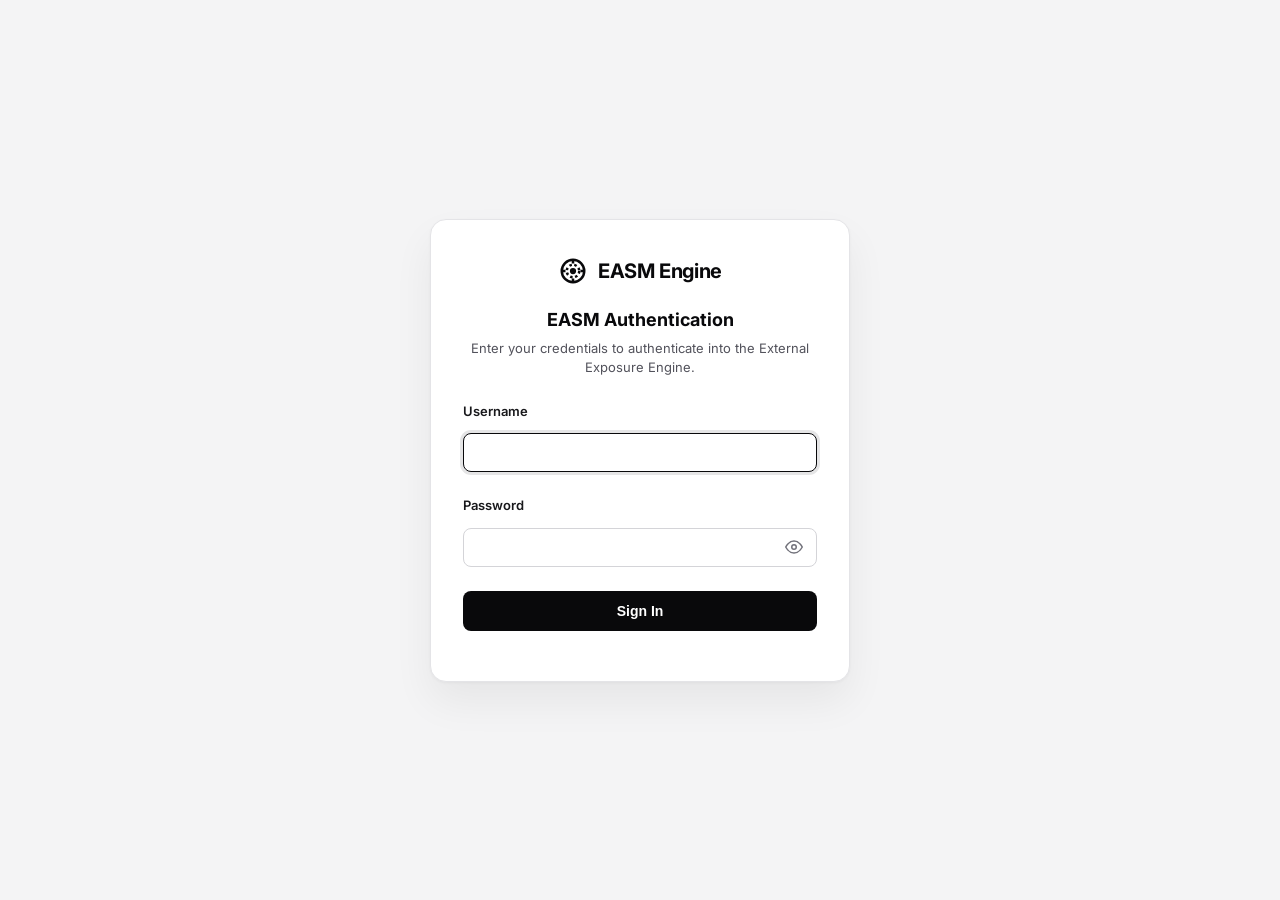
==== commit b3120423: "Update" ====
--- a/public/index.html
+++ b/public/index.html
@@ -295,15 +295,44 @@
             <!-- Toast Notification Container -->
             <div id="toast-container" class="toast-container"></div>
 
-            <!-- ROW 2: Risk Distribution & Health Check Grid -->
-            <div class="grid-2 margin-bottom">
-                <div class="card">
-                    <h3 class="info-card-title">Real-Time Risk Breakdown</h3>
-                    <div class="risk-badge-grid">
-                        <div class="risk-badge-card critical">
-                            <span class="risk-count" id="dash-crit-count">1</span>
-                            <span class="risk-title">Critical Risk (RDP/Leaks)</span>
-                        </div>
+            <!-- TAB 1: OPERATIONAL DASHBOARD (/dashboard) -->
+            <section id="tab-dashboard" class="tab-content active">
+                <div class="hero-header">
+                    <h1 class="hero-title">Attack Surface Dashboard</h1>
+                    <p class="hero-subtitle">Real-time health status, target posture, and scan performance metrics.</p>
+                </div>
+
+                <!-- ROW 1: Health Status & Metric Cards -->
+                <div class="grid-3 margin-bottom">
+                    <div class="metric-box status-card">
+                        <div class="status-indicator-box">
+                            <div class="status-dot green"></div>
+                            <span class="metric-label">System Health</span>
+                        </div>
+                        <span class="metric-value small" id="dash-sys-status">ONLINE</span>
+                        <span class="metric-subtext" id="dash-org-name">Organization: MITS</span>
+                    </div>
+
+                    <div class="metric-box">
+                        <span class="metric-value" id="dash-total-open">3</span>
+                        <span class="metric-label">Active Exposures</span>
+                    </div>
+
+                    <div class="metric-box">
+                        <span class="metric-value" id="dash-monitored-targets">1</span>
+                        <span class="metric-label">Monitored Targets</span>
+                    </div>
+                </div>
+
+                <!-- ROW 2: Risk Distribution & Health Check Grid -->
+                <div class="grid-2 margin-bottom">
+                    <div class="card">
+                        <h3 class="info-card-title">Real-Time Risk Breakdown</h3>
+                        <div class="risk-badge-grid">
+                            <div class="risk-badge-card critical">
+                                <span class="risk-count" id="dash-crit-count">1</span>
+                                <span class="risk-title">Critical Risk (RDP/Leaks)</span>
+                            </div>
                         <div class="risk-badge-card low">
                             <span class="risk-count" id="dash-low-count">2</span>
                             <span class="risk-title">Low Risk (Web 80/443)</span>
@@ -735,7 +764,7 @@
                             <h3 class="card-subtitle" style="margin:0;">Master Emergency Break-Glass Recovery Kit</h3>
                             <span class="badge-status red">3 Offline Keys</span>
                         </div>
-                        <p class="info-card-desc" style="margin:0;">Store these 3 single-use break-glass keys offline in a secure password vault. If admin credentials are lost or locked out, any key can recover full Root Admin access. Each key burns automatically after single use.</p>
+                        <p class="info-card-desc" style="margin:0;">Store these single-use break-glass keys offline in a secure password vault. Each key burns automatically after single use.</p>
                     </div>
                 </div>
 
--- a/public/style.css
+++ b/public/style.css
@@ -1004,7 +1004,7 @@
     bottom: 0;
     width: 100vw;
     height: 100vh;
-    background: #09090b;
+    background: #f4f4f5;
     display: flex;
     align-items: center;
     justify-content: center;
@@ -1017,13 +1017,14 @@
 }
 
 .auth-card-wrapper {
-    background: #18181b;
-    border: 1px solid #27272a;
+    background: #ffffff;
+    border: 1px solid #e4e4e7;
     border-radius: 16px;
     width: 100%;
-    max-width: 440px;
-    padding: 32px;
-    box-shadow: 0 20px 40px rgba(0, 0, 0, 0.8);
+    max-width: 420px;
+    padding: 36px 32px;
+    box-shadow: 0 20px 40px rgba(0, 0, 0, 0.06), 0 1px 3px rgba(0, 0, 0, 0.04);
+    color: #09090b;
 }
 
 .auth-brand-header {
@@ -1035,16 +1036,91 @@
 }
 
 .auth-brand-header .brand-icon {
-    width: 28px;
-    height: 28px;
-    color: #3b82f6;
+    width: 30px;
+    height: 30px;
+    color: #09090b;
 }
 
 .auth-brand-header .brand-title {
+    font-size: 20px;
+    font-weight: 700;
+    color: #09090b;
+    letter-spacing: -0.4px;
+}
+
+.auth-screen-view .modal-title {
+    color: #09090b !important;
     font-size: 18px;
     font-weight: 700;
-    color: #f4f4f5;
-    letter-spacing: -0.3px;
+    margin-bottom: 6px;
+    text-align: center;
+}
+
+.auth-screen-view .modal-desc {
+    color: #52525b !important;
+    font-size: 13px;
+    line-height: 1.5;
+    margin-bottom: 24px;
+    text-align: center;
+}
+
+.auth-screen-view label {
+    color: #18181b !important;
+    font-size: 13px;
+    font-weight: 600;
+    margin-bottom: 6px;
+    display: block;
+}
+
+.auth-screen-view .form-input {
+    background: #ffffff !important;
+    border: 1px solid #d4d4d8 !important;
+    color: #09090b !important;
+    border-radius: 8px !important;
+    padding: 10px 14px !important;
+    font-size: 14px !important;
+    width: 100%;
+    transition: border-color 0.15s ease, box-shadow 0.15s ease;
+}
+
+.auth-screen-view .form-input:focus {
+    border-color: #09090b !important;
+    box-shadow: 0 0 0 3px rgba(9, 9, 11, 0.1) !important;
+    outline: none;
+}
+
+.auth-screen-view .pill-btn.primary {
+    background: #09090b !important;
+    color: #ffffff !important;
+    border: none !important;
+    border-radius: 8px !important;
+    padding: 12px 16px !important;
+    font-weight: 600 !important;
+    font-size: 14px !important;
+    cursor: pointer;
+    transition: background 0.15s ease;
+}
+
+.auth-screen-view .pill-btn.primary:hover {
+    background: #27272a !important;
+}
+
+.auth-screen-view .btn-toggle-pass,
+.auth-screen-view .btn-toggle-password {
+    color: #71717a !important;
+}
+
+.auth-screen-view .btn-toggle-pass:hover,
+.auth-screen-view .btn-toggle-password:hover {
+    color: #18181b !important;
+}
+
+.auth-screen-view .btn-link-recovery {
+    color: #71717a !important;
+}
+
+.auth-screen-view .btn-link-recovery:hover {
+    color: #09090b !important;
 }
 
 .app-main-view.hidden {
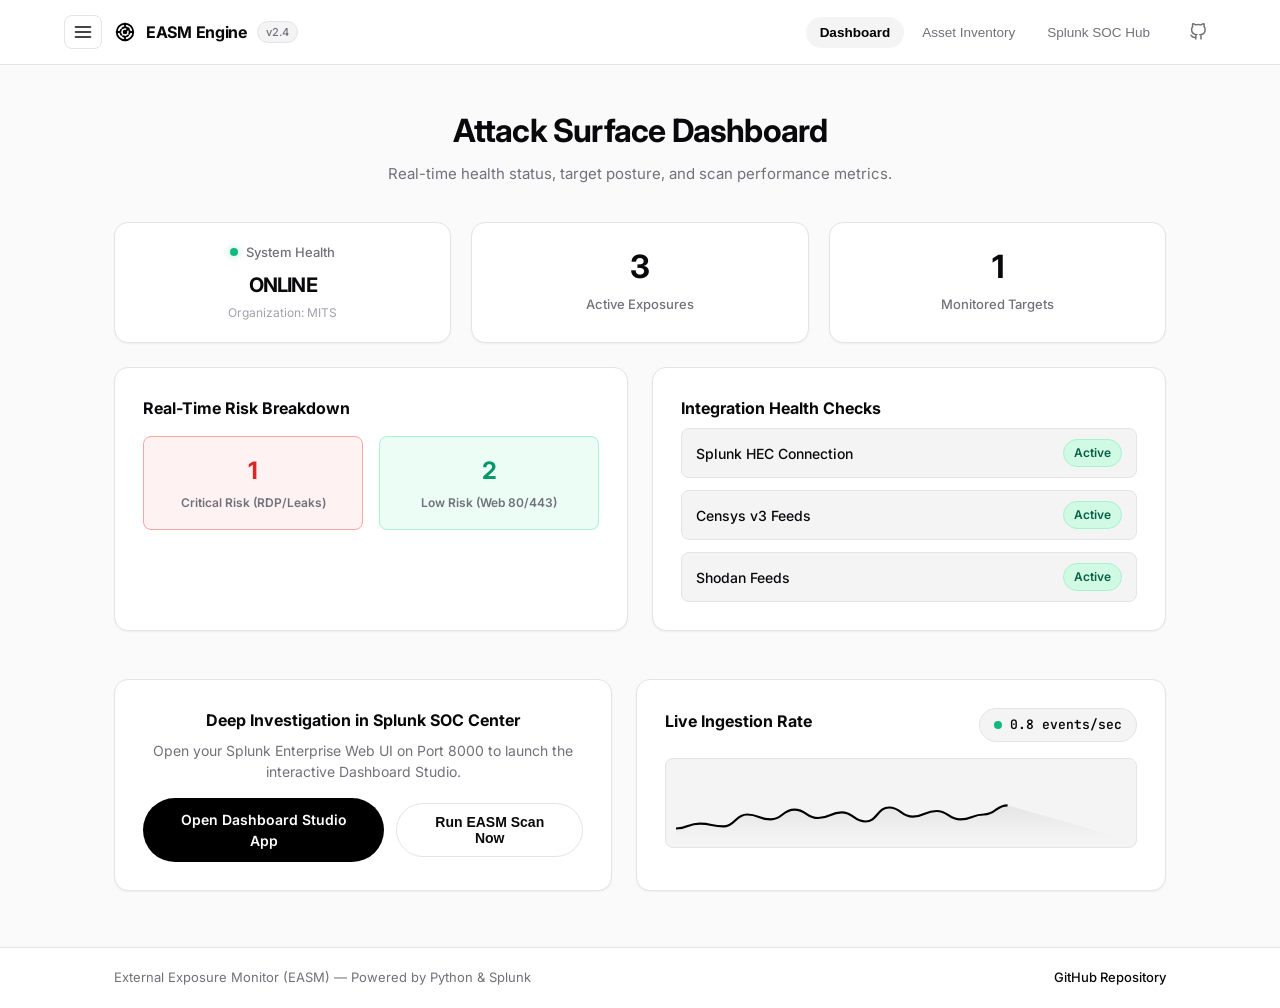
==== commit aae6a8a5: "refactor(core): completely remove all authentication, MFA, and IAM features from project for open di" ====
--- a/public/index.html
+++ b/public/index.html
@@ -11,164 +11,8 @@
     <link href="https://fonts.googleapis.com/css2?family=Inter:wght@400;500;600;700&family=JetBrains+Mono:wght@400;500&display=swap" rel="stylesheet">
 </head>
 <body>
-    <!-- Container 1: STRICT DEDICATED AUTHENTICATION SCREEN (Rendered ONLY when unauthenticated) -->
-    <div id="auth-screen-view" class="auth-screen-view">
-        <div class="auth-card-wrapper">
-            <!-- SCREEN 1: Step 1 Username/Password Login -->
-            <div id="auth-screen-login" class="auth-screen">
-                <div class="auth-brand-header">
-                    <svg class="brand-icon" viewBox="0 0 24 24" fill="none" stroke="currentColor" stroke-width="2">
-                        <circle cx="12" cy="12" r="9"/>
-                        <circle cx="12" cy="12" r="5" stroke-dasharray="2 2"/>
-                        <circle cx="12" cy="12" r="1.5" fill="currentColor"/>
-                        <path d="M12 3v3M12 18v3M3 12h3M18 12h3"/>
-                    </svg>
-                    <span class="brand-title">EASM Engine</span>
-                </div>
-                <h3 class="modal-title">EASM Authentication</h3>
-                <p class="modal-desc">Enter your credentials to authenticate into the External Exposure Engine.</p>
-                
-                <div id="auth-login-error" class="auth-error-banner hidden"></div>
-
-                <form id="form-auth-login">
-                    <div class="form-group margin-bottom">
-                        <label>Username</label>
-                        <input type="text" id="auth-login-username" class="form-input" placeholder="" required autocomplete="username">
-                    </div>
-                    <div class="form-group margin-bottom">
-                        <label>Password</label>
-                        <div class="password-input-wrapper">
-                            <input type="password" id="auth-login-password" class="form-input" placeholder="" required autocomplete="current-password">
-                            <button type="button" class="btn-toggle-pass" data-target="auth-login-password" title="Toggle Password Visibility">
-                                <svg class="eye-icon" viewBox="0 0 24 24" fill="none" stroke="currentColor" stroke-width="2">
-                                    <path d="M1 12s4-8 11-8 11 8 11 8-4 8-11 8-11-8-11-8z"/>
-                                    <circle cx="12" cy="12" r="3"/>
-                                </svg>
-                            </button>
-                        </div>
-                    </div>
-                    <div class="modal-actions">
-                        <button type="submit" class="pill-btn primary full-width">Sign In</button>
-                    </div>
-                    <!-- Progressive Break-Glass Recovery Link (ONLY shown after 2 failed login attempts) -->
-                    <div class="text-center" style="margin-top: 14px;">
-                        <button type="button" id="btn-show-recovery" class="btn-link-recovery hidden" style="background:none; border:none; color:var(--text-muted, #71717a); font-size:13px; cursor:pointer; text-decoration:underline;">Emergency Admin Recovery (Break-Glass Key)</button>
-                    </div>
-                </form>
-            </div>
-
-            <!-- SCREEN 2: Mandatory TOTP MFA Verification & Setup -->
-            <div id="auth-screen-mfa" class="auth-screen hidden">
-                <h3 class="modal-title">Mandatory TOTP MFA Verification</h3>
-                <p class="modal-desc">Scan the QR code with Google Authenticator or Microsoft Authenticator, then enter your 6-digit verification code.</p>
-                
-                <div id="auth-mfa-qr-container" class="qr-box text-center margin-bottom hidden">
-                    <img id="auth-qr-img" src="" alt="MFA QR Code" class="qr-code-img">
-                    <div class="qr-manual-key">Manual Key: <strong id="auth-mfa-secret-key"></strong></div>
-                </div>
-
-                <div id="auth-mfa-error" class="auth-error-banner hidden"></div>
-
-                <form id="form-auth-mfa">
-                    <div class="form-group margin-bottom">
-                        <label>6-Digit Authenticator Code</label>
-                        <input type="text" id="auth-totp-code" class="form-input text-center pincode-input" placeholder="" maxlength="6" required autocomplete="one-time-code">
-                    </div>
-                    <div class="modal-actions">
-                        <button type="submit" class="pill-btn primary full-width">Verify MFA Code</button>
-                    </div>
-                </form>
-            </div>
-
-            <!-- SCREEN 3: Mandatory Password Reset Screen -->
-            <div id="auth-screen-password" class="auth-screen hidden">
-                <h3 class="modal-title danger-text">Mandatory Password Update</h3>
-                <p class="modal-desc">Your account requires setting a 16+ character strong password (min 16 chars, uppercase, lowercase, number, special char).</p>
-                
-                <div id="auth-pass-error" class="auth-error-banner hidden"></div>
-
-                <form id="form-auth-password">
-                    <div class="form-group margin-bottom">
-                        <label>New Compliant Password</label>
-                        <div class="password-input-wrapper">
-                            <input type="password" id="auth-new-password" class="form-input" placeholder="" required autocomplete="new-password">
-                            <button type="button" class="btn-toggle-pass" data-target="auth-new-password" title="Toggle Password Visibility">
-                                <svg class="eye-icon" viewBox="0 0 24 24" fill="none" stroke="currentColor" stroke-width="2">
-                                    <path d="M1 12s4-8 11-8 11 8 11 8-4 8-11 8-11-8-11-8z"/>
-                                    <circle cx="12" cy="12" r="3"/>
-                                </svg>
-                            </button>
-                        </div>
-                    </div>
-                    <div class="form-group margin-bottom">
-                        <label>Confirm New Password</label>
-                        <div class="password-input-wrapper">
-                            <input type="password" id="auth-confirm-password" class="form-input" placeholder="" required autocomplete="new-password">
-                            <button type="button" class="btn-toggle-pass" data-target="auth-confirm-password" title="Toggle Password Visibility">
-                                <svg class="eye-icon" viewBox="0 0 24 24" fill="none" stroke="currentColor" stroke-width="2">
-                                    <path d="M1 12s4-8 11-8 11 8 11 8-4 8-11 8-11-8-11-8z"/>
-                                    <circle cx="12" cy="12" r="3"/>
-                                </svg>
-                            </button>
-                        </div>
-                    </div>
-                    <div class="modal-actions">
-                        <button type="submit" class="pill-btn danger full-width">Update Password & Continue</button>
-                    </div>
-                </form>
-            </div>
-
-            <!-- SCREEN 4: Master Emergency Break-Glass Admin Recovery Screen -->
-            <div id="auth-screen-recovery" class="auth-screen hidden">
-                <h3 class="modal-title danger-text">Emergency Admin Account Recovery</h3>
-                <p class="modal-desc">Enter your Username and 256-bit Master Emergency Recovery Key to reset your Root Admin password offline.</p>
-                
-                <div id="auth-recovery-error" class="auth-error-banner hidden"></div>
-
-                <form id="form-auth-recovery">
-                    <div class="form-group margin-bottom">
-                        <label>Admin Username</label>
-                        <input type="text" id="rec-admin-username" class="form-input" value="admin" required autocomplete="username">
-                    </div>
-                    <div class="form-group margin-bottom">
-                        <label>Master Emergency Recovery Key (EASM-RECOVER-XXXX...)</label>
-                        <input type="text" id="rec-master-key" class="form-input" placeholder="EASM-RECOVER-XXXX-YYYY-ZZZZ-WWWW" required autocomplete="off">
-                    </div>
-                    <div class="form-group margin-bottom">
-                        <label>New Strong Password (16+ Chars)</label>
-                        <div class="password-input-wrapper">
-                            <input type="password" id="rec-new-password" class="form-input" placeholder="" required autocomplete="new-password">
-                            <button type="button" class="btn-toggle-pass" data-target="rec-new-password" title="Toggle Password Visibility">
-                                <svg class="eye-icon" viewBox="0 0 24 24" fill="none" stroke="currentColor" stroke-width="2">
-                                    <path d="M1 12s4-8 11-8 11 8 11 8-4 8-11 8-11-8-11-8z"/>
-                                    <circle cx="12" cy="12" r="3"/>
-                                </svg>
-                            </button>
-                        </div>
-                    </div>
-                    <div class="form-group margin-bottom">
-                        <label>Confirm New Password</label>
-                        <div class="password-input-wrapper">
-                            <input type="password" id="rec-confirm-password" class="form-input" placeholder="" required autocomplete="new-password">
-                            <button type="button" class="btn-toggle-pass" data-target="rec-confirm-password" title="Toggle Password Visibility">
-                                <svg class="eye-icon" viewBox="0 0 24 24" fill="none" stroke="currentColor" stroke-width="2">
-                                    <path d="M1 12s4-8 11-8 11 8 11 8-4 8-11 8-11-8-11-8z"/>
-                                    <circle cx="12" cy="12" r="3"/>
-                                </svg>
-                            </button>
-                        </div>
-                    </div>
-                    <div class="modal-actions">
-                        <button type="button" class="pill-btn secondary" id="btn-cancel-recovery">Back to Sign In</button>
-                        <button type="submit" class="pill-btn danger">Reset Admin Password & Recover</button>
-                    </div>
-                </form>
-            </div>
-        </div>
-    </div>
-
-    <!-- Container 2: PROTECTED APP MAIN LAYOUT (Hidden completely until authenticated) -->
-    <div id="app-main-view" class="app-main-view hidden">
+    <!-- PROTECTED APP MAIN LAYOUT -->
+    <div id="app-main-view" class="app-main-view">
         <!-- Header Navigation -->
         <header class="navbar">
             <div class="nav-container">
@@ -203,34 +47,6 @@
                     </nav>
 
                     <div class="nav-actions">
-                        <div id="user-badge-container" class="profile-dropdown-container" style="display:none;">
-                            <button id="btn-profile-dropdown" class="profile-pill-btn">
-                                <span id="user-display-name" class="user-name-tag">admin (ROOT ADMIN)</span>
-                                <svg class="chevron-icon" viewBox="0 0 24 24" fill="none" stroke="currentColor" stroke-width="2">
-                                    <polyline points="6 9 12 15 18 9"></polyline>
-                                </svg>
-                            </button>
-                            <div id="profile-dropdown-menu" class="profile-dropdown-menu hidden">
-                                <div class="dropdown-header">
-                                    <div id="dropdown-user-name" class="dropdown-username">admin</div>
-                                    <div id="dropdown-user-role" class="dropdown-role-badge">ROOT ADMIN</div>
-                                </div>
-                                <div class="dropdown-divider"></div>
-                                <button class="dropdown-item" id="dropdown-item-iam" onclick="switchTab('tab-iam'); closeProfileDropdown();">
-                                    <svg viewBox="0 0 24 24" fill="none" stroke="currentColor" stroke-width="2"><path d="M17 21v-2a4 4 0 0 0-4-4H5a4 4 0 0 0-4 4v2"/><circle cx="9" cy="7" r="4"/><path d="M23 21v-2a4 4 0 0 0-3-3.87"/><path d="M16 3.13a4 4 0 0 1 0 7.75"/></svg>
-                                    IAM Users
-                                </button>
-                                <button class="dropdown-item" id="dropdown-item-config" onclick="switchTab('tab-config'); closeProfileDropdown();">
-                                    <svg viewBox="0 0 24 24" fill="none" stroke="currentColor" stroke-width="2"><circle cx="12" cy="12" r="3"/><path d="M19.4 15a1.65 1.65 0 0 0 .33 1.82l.06.06a2 2 0 0 1 0 2.83 2 2 0 0 1-2.83 0l-.06-.06a1.65 1.65 0 0 0-1.82-.33 1.65 1.65 0 0 0-1 1.51V21a2 2 0 0 1-2 2 2 2 0 0 1-2-2v-.09A1.65 1.65 0 0 0 9 19.4a1.65 1.65 0 0 0-1.82.33l-.06.06a2 2 0 0 1-2.83 0 2 2 0 0 1 0-2.83l.06-.06a1.65 1.65 0 0 0 .33-1.82 1.65 1.65 0 0 0-1.51-1H3a2 2 0 0 1-2-2 2 2 0 0 1 2-2h.09A1.65 1.65 0 0 0 4.6 9a1.65 1.65 0 0 0-.33-1.82l-.06-.06a2 2 0 0 1 0-2.83 2 2 0 0 1 2.83 0l.06.06a1.65 1.65 0 0 0 1.82.33H9a1.65 1.65 0 0 0 1-1.51V3a2 2 0 0 1 2-2 2 2 0 0 1 2 2v.09a1.65 1.65 0 0 0 1 1.51 1.65 1.65 0 0 0 1.82-.33l.06-.06a2 2 0 0 1 2.83 0 2 2 0 0 1 0 2.83l-.06.06a1.65 1.65 0 0 0-.33 1.82V9a1.65 1.65 0 0 0 1.51 1H21a2 2 0 0 1 2 2 2 2 0 0 1-2 2h-.09a1.65 1.65 0 0 0-1.51 1z"/></svg>
-                                    Settings
-                                </button>
-                                <div class="dropdown-divider"></div>
-                                <button class="dropdown-item danger" id="btn-user-logout">
-                                    <svg viewBox="0 0 24 24" fill="none" stroke="currentColor" stroke-width="2"><path d="M9 21H5a2 2 0 0 1-2-2V5a2 2 0 0 1 2-2h4"/><polyline points="16 17 21 12 16 7"/><line x1="21" y1="12" x2="9" y2="12"/></svg>
-                                    Logout
-                                </button>
-                            </div>
-                        </div>
                         <a href="https://github.com/venkatvellapalem/External-Exposure-Monitor" target="_blank" class="nav-btn-icon" title="View Source on GitHub">
                             <svg viewBox="0 0 24 24" fill="none" stroke="currentColor" stroke-width="2">
                                 <path d="M9 19c-5 1.5-5-2.5-7-3m14 6v-3.87a3.37 3.37 0 0 0-.94-2.61c3.14-.35 6.44-1.54 6.44-7A5.44 5.44 0 0 0 20 4.77 5.07 5.07 0 0 0 19.91 1S18.73.65 16 2.48a13.38 13.38 0 0 0-7 0C6.27.65 5.09 1 5.09 1A5.07 5.07 0 0 0 5 4.77a5.44 5.44 0 0 0-1.5 3.78c0 5.42 3.3 6.61 6.44 7A3.37 3.37 0 0 0 9 18.13V22"/>
@@ -278,10 +94,6 @@
                     <button class="drawer-item" data-tab="tab-config" id="drawer-link-config">
                         <svg viewBox="0 0 24 24" fill="none" stroke="currentColor" stroke-width="2"><circle cx="12" cy="12" r="3"/><path d="M19.4 15a1.65 1.65 0 0 0 .33 1.82l.06.06a2 2 0 0 1 0 2.83 2 2 0 0 1-2.83 0l-.06-.06a1.65 1.65 0 0 0-1.82-.33 1.65 1.65 0 0 0-1 1.51V21a2 2 0 0 1-2 2 2 2 0 0 1-2-2v-.09A1.65 1.65 0 0 0 9 19.4a1.65 1.65 0 0 0-1.82.33l-.06.06a2 2 0 0 1-2.83 0 2 2 0 0 1 0-2.83l.06-.06a1.65 1.65 0 0 0 .33-1.82 1.65 1.65 0 0 0-1.51-1H3a2 2 0 0 1-2-2 2 2 0 0 1 2-2h.09A1.65 1.65 0 0 0 4.6 9a1.65 1.65 0 0 0-.33-1.82l-.06-.06a2 2 0 0 1 0-2.83 2 2 0 0 1 2.83 0l.06.06a1.65 1.65 0 0 0 1.82.33H9a1.65 1.65 0 0 0 1-1.51V3a2 2 0 0 1 2-2 2 2 0 0 1 2 2v.09a1.65 1.65 0 0 0 1 1.51 1.65 1.65 0 0 0 1.82-.33l.06-.06a2 2 0 0 1 2.83 0 2 2 0 0 1 0 2.83l-.06.06a1.65 1.65 0 0 0-.33 1.82V9a1.65 1.65 0 0 0 1.51 1H21a2 2 0 0 1 2 2 2 2 0 0 1-2 2h-.09a1.65 1.65 0 0 0-1.51 1z"/></svg>
                         Settings
-                    </button>
-                    <button class="drawer-item" data-tab="tab-iam" id="drawer-link-iam">
-                        <svg viewBox="0 0 24 24" fill="none" stroke="currentColor" stroke-width="2"><path d="M17 21v-2a4 4 0 0 0-4-4H5a4 4 0 0 0-4 4v2"/><circle cx="9" cy="7" r="4"/><path d="M23 21v-2a4 4 0 0 0-3-3.87"/><path d="M16 3.13a4 4 0 0 1 0 7.75"/></svg>
-                        IAM Users
                     </button>
                     <button class="drawer-item" data-tab="tab-logs" id="drawer-link-logs">
                         <svg viewBox="0 0 24 24" fill="none" stroke="currentColor" stroke-width="2"><path d="M14 2H6a2 2 0 0 0-2 2v16a2 2 0 0 2 2h12a2 2 0 0 0 2-2V8z"/><polyline points="14 2 14 8 20 8"/><line x1="16" y1="13" x2="8" y2="13"/><line x1="16" y1="17" x2="8" y2="17"/><polyline points="10 9 9 9 8 9"/></svg>
@@ -764,7 +576,7 @@
                             <h3 class="card-subtitle" style="margin:0;">Master Emergency Break-Glass Recovery Kit</h3>
                             <span class="badge-status red">3 Offline Keys</span>
                         </div>
-                        <p class="info-card-desc" style="margin:0;">Store these single-use break-glass keys offline in a secure password vault. Each key burns automatically after single use.</p>
+                        <p class="info-card-desc" style="margin:0;">Store these 3 single-use break-glass keys offline in a secure password vault. If admin credentials are lost or locked out, any key can recover full Root Admin access. Each key burns automatically after single use.</p>
                     </div>
                 </div>
 
@@ -890,175 +702,6 @@
             </div>
         </div>
 
-        <!-- Enable MFA Modal for IAM User Directory -->
-        <div id="enable-mfa-modal" class="modal-overlay hidden">
-            <div class="modal-card">
-                <h3 class="modal-title">Enable TOTP Multi-Factor Authentication</h3>
-                <p class="modal-desc" id="mfa-enable-desc">Scan the QR code below with Google Authenticator, Authy, or 1Password to activate MFA for your account.</p>
-
-                <div id="mfa-enable-qr-container" style="text-align: center; margin: 16px 0;">
-                    <img id="mfa-enable-qr-img" src="" alt="TOTP QR Code" style="width: 180px; height: 180px; border-radius: 8px; border: 1px solid var(--border-color, #27272a); padding: 6px; background: #ffffff;">
-                    <p style="font-size: 12px; color: var(--text-muted, #71717a); margin-top: 8px;">Manual Setup Key: <code id="mfa-enable-secret-key" style="font-weight:600; color:var(--text-main, #f4f4f5);">SETUP-SECRET</code></p>
-                </div>
-
-                <form id="form-enable-mfa">
-                    <div class="form-group margin-bottom">
-                        <label>Enter 6-Digit TOTP Code</label>
-                        <input type="text" id="mfa-enable-code" class="form-input" placeholder="123456" maxlength="6" required autocomplete="one-time-code" style="text-align:center; font-size:18px; letter-spacing:4px;">
-                    </div>
-                    <div id="mfa-enable-error" class="auth-error-banner hidden" style="margin-bottom:12px;"></div>
-                    <div class="modal-actions">
-                        <button type="button" class="pill-btn secondary" id="btn-cancel-enable-mfa">Cancel</button>
-                        <button type="submit" class="pill-btn primary">Verify & Enable MFA</button>
-                    </div>
-                </form>
-            </div>
-        </div>
-
-        <!-- Authentication & Mandatory MFA Overlay Modal -->
-        <div id="auth-modal" class="modal-overlay hidden">
-            <div class="modal-card auth-modal-card">
-                <!-- SCREEN 1: Step 1 Username/Password Login -->
-                <div id="auth-screen-login" class="auth-screen">
-                    <h3 class="modal-title">EASM Authentication</h3>
-                    <p class="modal-desc">Enter your credentials to authenticate into the External Exposure Engine.</p>
-                    
-                    <div id="auth-login-error" class="auth-error-banner hidden"></div>
-
-                    <form id="form-auth-login">
-                        <div class="form-group margin-bottom">
-                            <label>Username</label>
-                            <input type="text" id="auth-login-username" class="form-input" placeholder="" required autocomplete="username">
-                        </div>
-                        <div class="form-group margin-bottom">
-                            <label>Password</label>
-                            <div class="password-input-wrapper">
-                                <input type="password" id="auth-login-password" class="form-input" placeholder="" required autocomplete="current-password">
-                                <button type="button" class="btn-toggle-pass" data-target="auth-login-password" title="Toggle Password Visibility">
-                                    <svg class="eye-icon" viewBox="0 0 24 24" fill="none" stroke="currentColor" stroke-width="2">
-                                        <path d="M1 12s4-8 11-8 11 8 11 8-4 8-11 8-11-8-11-8z"/>
-                                        <circle cx="12" cy="12" r="3"/>
-                                    </svg>
-                                </button>
-                            </div>
-                        </div>
-                        <div class="modal-actions">
-                            <button type="submit" class="pill-btn primary full-width">Sign In</button>
-                        </div>
-                        <div class="text-center" style="margin-top: 14px;">
-                            <button type="button" id="btn-show-recovery" class="btn-link-recovery" style="background:none; border:none; color:var(--text-muted, #71717a); font-size:13px; cursor:pointer; text-decoration:underline;">Emergency Admin Recovery (Break-Glass Key)</button>
-                        </div>
-                    </form>
-                </div>
-
-                <!-- SCREEN 2: Mandatory TOTP MFA Verification & Setup -->
-                <div id="auth-screen-mfa" class="auth-screen hidden">
-                    <h3 class="modal-title">Mandatory TOTP MFA Verification</h3>
-                    <p class="modal-desc">Scan the QR code with Google Authenticator or Microsoft Authenticator, then enter your 6-digit verification code.</p>
-                    
-                    <div id="auth-mfa-qr-container" class="qr-box text-center margin-bottom hidden">
-                        <img id="auth-qr-img" src="" alt="MFA QR Code" class="qr-code-img">
-                        <div class="qr-manual-key">Manual Key: <strong id="auth-mfa-secret-key"></strong></div>
-                    </div>
-
-                    <div id="auth-mfa-error" class="auth-error-banner hidden"></div>
-
-                    <form id="form-auth-mfa">
-                        <div class="form-group margin-bottom">
-                            <label>6-Digit Authenticator Code</label>
-                            <input type="text" id="auth-totp-code" class="form-input text-center pincode-input" placeholder="" maxlength="6" required autocomplete="one-time-code">
-                        </div>
-                        <div class="modal-actions">
-                            <button type="submit" class="pill-btn primary full-width">Verify MFA Code</button>
-                        </div>
-                    </form>
-                </div>
-
-                <!-- SCREEN 3: Mandatory Password Reset Screen -->
-                <div id="auth-screen-password" class="auth-screen hidden">
-                    <h3 class="modal-title danger-text">Mandatory Password Update</h3>
-                    <p class="modal-desc">Your account requires setting a 16+ character strong password (min 16 chars, uppercase, lowercase, number, special char).</p>
-                    
-                    <div id="auth-pass-error" class="auth-error-banner hidden"></div>
-
-                    <form id="form-auth-password">
-                        <div class="form-group margin-bottom">
-                            <label>New Compliant Password</label>
-                            <div class="password-input-wrapper">
-                                <input type="password" id="auth-new-password" class="form-input" placeholder="" required autocomplete="new-password">
-                                <button type="button" class="btn-toggle-pass" data-target="auth-new-password" title="Toggle Password Visibility">
-                                    <svg class="eye-icon" viewBox="0 0 24 24" fill="none" stroke="currentColor" stroke-width="2">
-                                        <path d="M1 12s4-8 11-8 11 8 11 8-4 8-11 8-11-8-11-8z"/>
-                                        <circle cx="12" cy="12" r="3"/>
-                                    </svg>
-                                </button>
-                            </div>
-                        </div>
-                        <div class="form-group margin-bottom">
-                            <label>Confirm New Password</label>
-                            <div class="password-input-wrapper">
-                                <input type="password" id="auth-confirm-password" class="form-input" placeholder="" required autocomplete="new-password">
-                                <button type="button" class="btn-toggle-pass" data-target="auth-confirm-password" title="Toggle Password Visibility">
-                                    <svg class="eye-icon" viewBox="0 0 24 24" fill="none" stroke="currentColor" stroke-width="2">
-                                        <path d="M1 12s4-8 11-8 11 8 11 8-4 8-11 8-11-8-11-8z"/>
-                                        <circle cx="12" cy="12" r="3"/>
-                                    </svg>
-                                </button>
-                            </div>
-                        </div>
-                        <div class="modal-actions">
-                            <button type="submit" class="pill-btn danger full-width">Update Password & Continue</button>
-                        </div>
-                    </form>
-                </div>
-
-                <!-- SCREEN 4: Master Emergency Break-Glass Admin Recovery Screen -->
-                <div id="auth-screen-recovery" class="auth-screen hidden">
-                    <h3 class="modal-title danger-text">Emergency Admin Account Recovery</h3>
-                    <p class="modal-desc">Enter your Username and 256-bit Master Emergency Recovery Key to reset your Root Admin password offline.</p>
-                    
-                    <div id="auth-recovery-error" class="auth-error-banner hidden"></div>
-
-                    <form id="form-auth-recovery">
-                        <div class="form-group margin-bottom">
-                            <label>Admin Username</label>
-                            <input type="text" id="rec-admin-username" class="form-input" value="admin" required autocomplete="username">
-                        </div>
-                        <div class="form-group margin-bottom">
-                            <label>Master Emergency Recovery Key (EASM-RECOVER-XXXX...)</label>
-                            <input type="text" id="rec-master-key" class="form-input" placeholder="EASM-RECOVER-XXXX-YYYY-ZZZZ-WWWW" required autocomplete="off">
-                        </div>
-                        <div class="form-group margin-bottom">
-                            <label>New Strong Password (16+ Chars)</label>
-                            <div class="password-input-wrapper">
-                                <input type="password" id="rec-new-password" class="form-input" placeholder="" required autocomplete="new-password">
-                                <button type="button" class="btn-toggle-pass" data-target="rec-new-password" title="Toggle Password Visibility">
-                                    <svg class="eye-icon" viewBox="0 0 24 24" fill="none" stroke="currentColor" stroke-width="2">
-                                        <path d="M1 12s4-8 11-8 11 8 11 8-4 8-11 8-11-8-11-8z"/>
-                                        <circle cx="12" cy="12" r="3"/>
-                                    </svg>
-                                </button>
-                            </div>
-                        </div>
-                        <div class="form-group margin-bottom">
-                            <label>Confirm New Password</label>
-                            <div class="password-input-wrapper">
-                                <input type="password" id="rec-confirm-password" class="form-input" placeholder="" required autocomplete="new-password">
-                                <button type="button" class="btn-toggle-pass" data-target="rec-confirm-password" title="Toggle Password Visibility">
-                                    <svg class="eye-icon" viewBox="0 0 24 24" fill="none" stroke="currentColor" stroke-width="2">
-                                        <path d="M1 12s4-8 11-8 11 8 11 8-4 8-11 8-11-8-11-8z"/>
-                                        <circle cx="12" cy="12" r="3"/>
-                                    </svg>
-                                </button>
-                            </div>
-                        </div>
-                        <div class="modal-actions">
-                            <button type="button" class="pill-btn secondary" id="btn-cancel-recovery">Back to Sign In</button>
-                            <button type="submit" class="pill-btn danger">Reset Admin Password & Recover</button>
-                        </div>
-                    </form>
-                </div>
-            </div>
         </div>
     </main>
 
